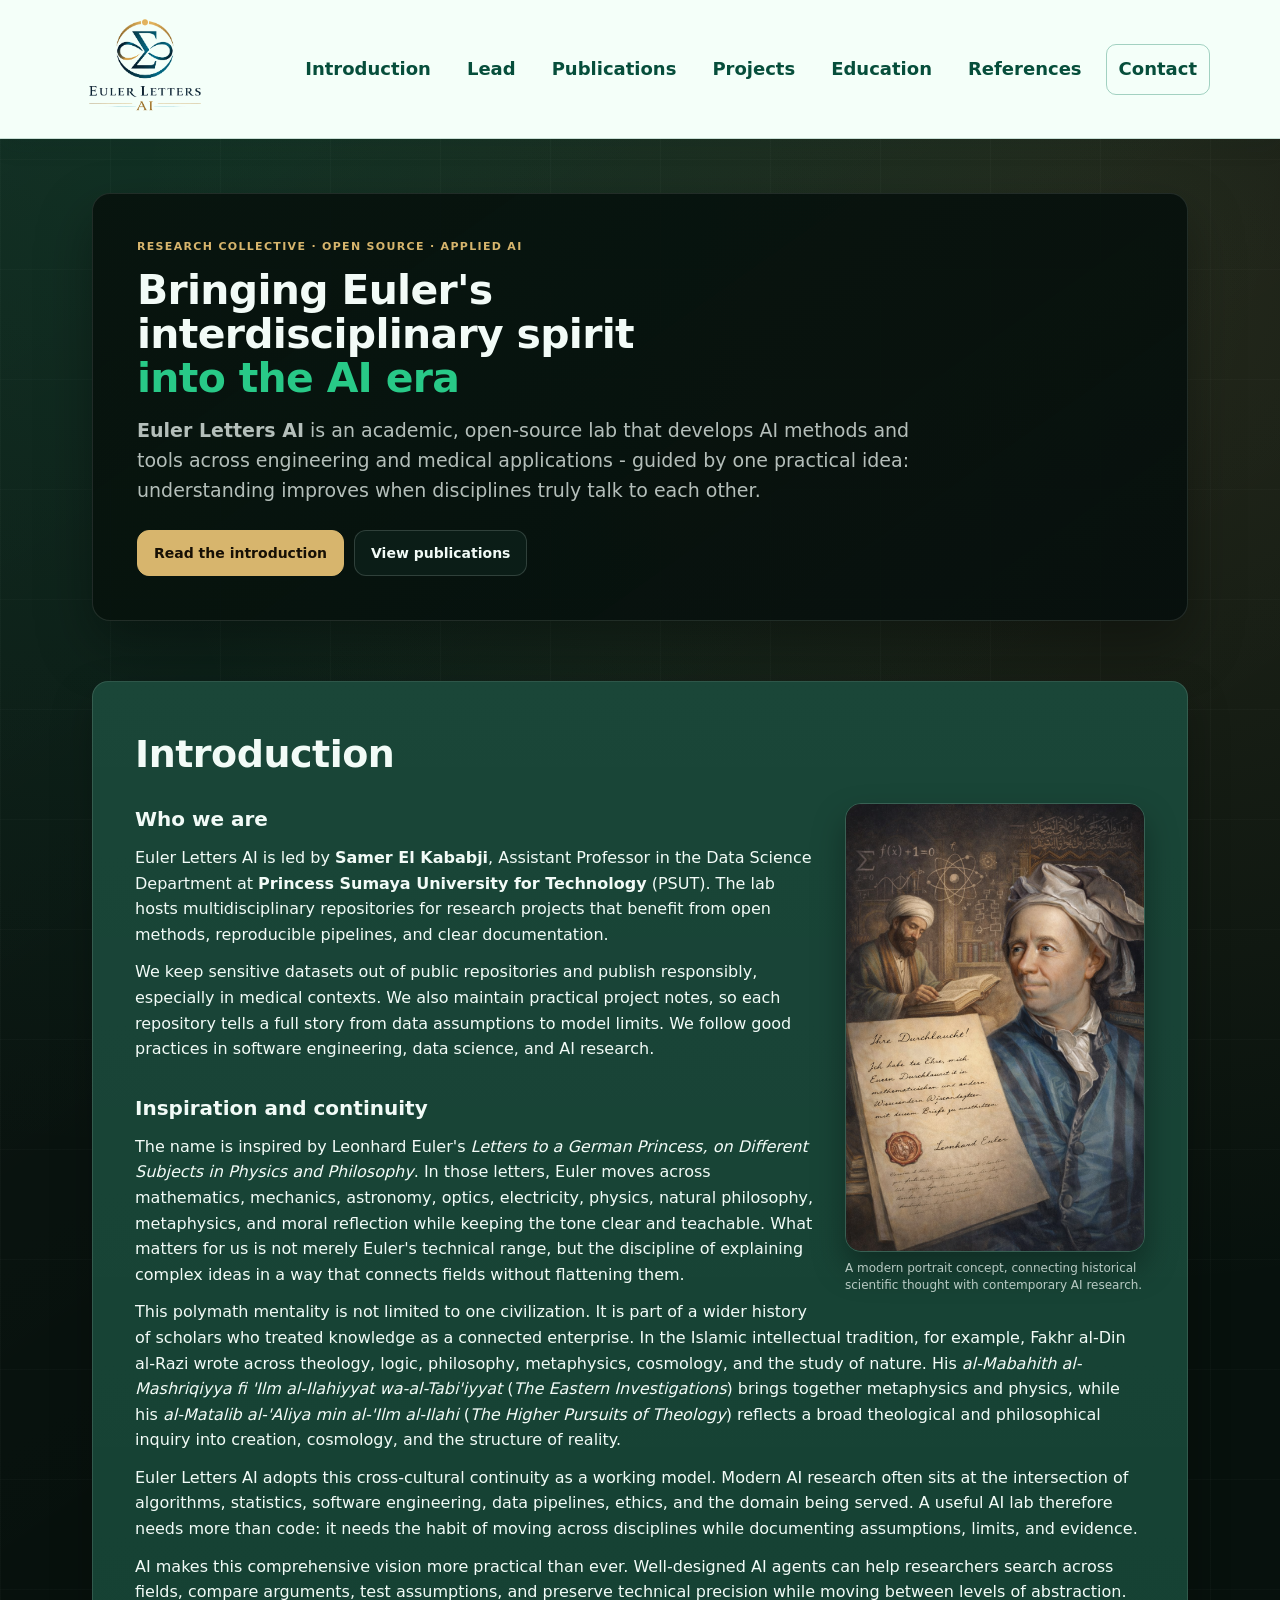
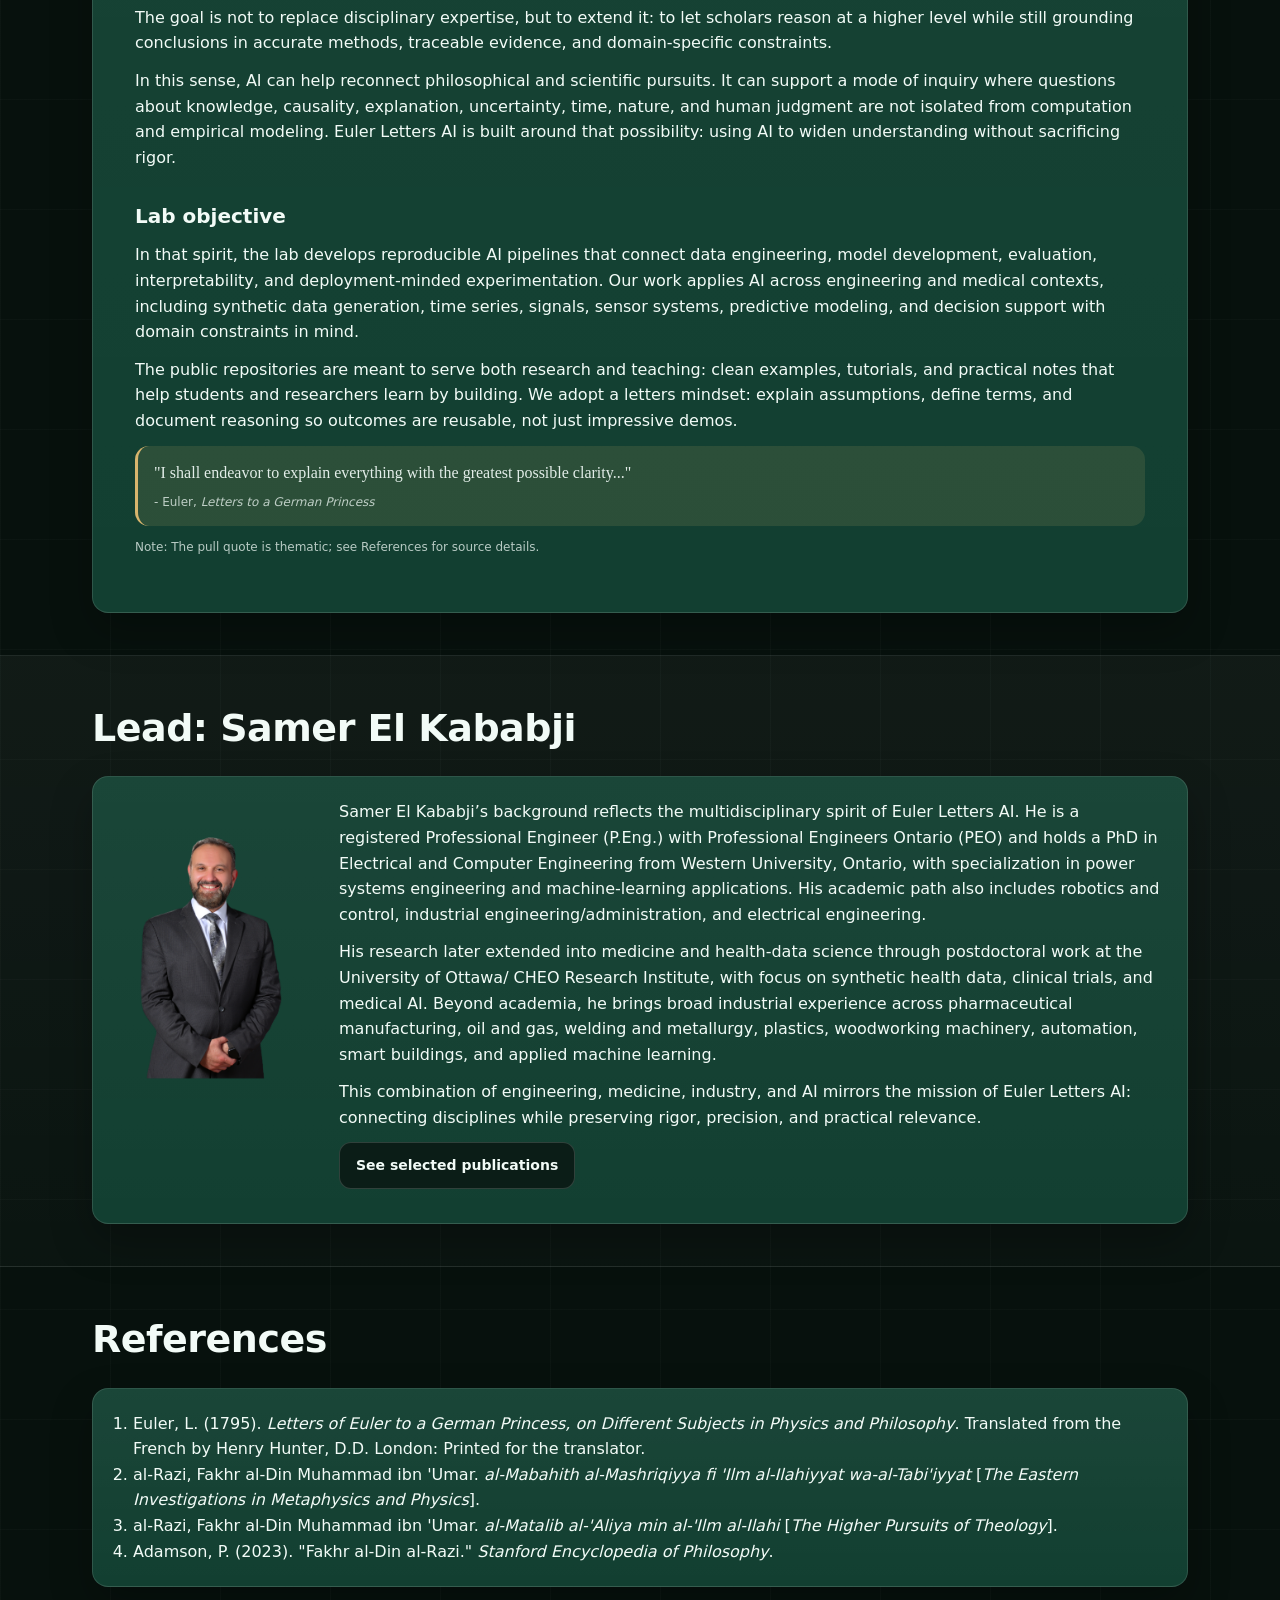
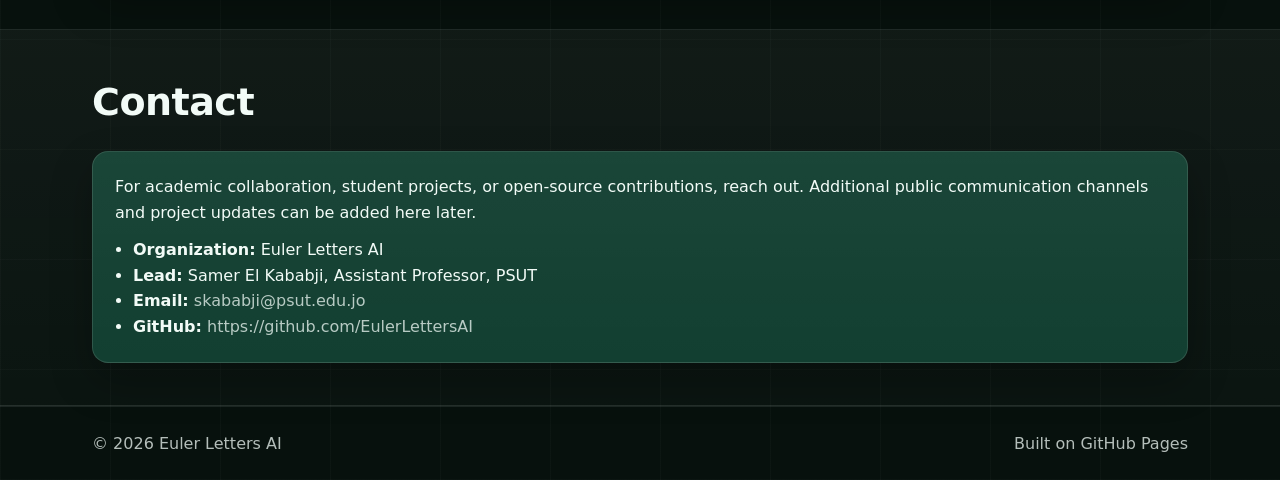
==== index.html @ 370b4638 "Add Education link to navigation in index, projects, and publications pages" ====
<!doctype html>
<html lang="en">

<head>
    <meta charset="utf-8" />
    <meta name="viewport" content="width=device-width, initial-scale=1" />
    <title>Euler Letters AI</title>
    <meta name="description"
        content="Euler Letters AI - an open, multidisciplinary academic AI initiative inspired by the spirit of Leonhard Euler's Letters to a German Princess." />
    <link rel="stylesheet" href="styles.css" />
    <link rel="icon" href="assets/logo_transparent.png" />
</head>

<body>
    <header class="site-header">
        <div class="container header-inner">
            <a class="brand" href="#top" aria-label="Euler Letters AI Home">
                <img class="brand-mark" src="assets/logo_header.png" alt="Euler Letters AI logo" />
            </a>

            <nav class="nav" id="main-nav">
                <a href="#introduction">Introduction</a>
                <a href="#lead-profile">Lead</a>
                <a href="publications.html">Publications</a>
                <a href="projects.html">Projects</a>
                <a href="https://eulerlettersai.github.io/math-to-code/">Education</a>
                <a href="#references">References</a>
                <a class="nav-cta" href="#contact">Contact</a>
            </nav>
            <button class="nav-toggle" id="nav-toggle" aria-label="Toggle navigation" aria-expanded="false" aria-controls="main-nav">
                <span></span><span></span><span></span>
            </button>
        </div>
    </header>

    <main id="top">
        <section class="hero">
            <div class="container">
                <div class="hero-shell">
                    <p class="eyebrow">Research collective · Open source · Applied AI</p>
                    <h1>
                        Bringing Euler's interdisciplinary spirit
                        <span class="accent">into the AI era</span>
                    </h1>
                    <p class="lead">
                        <strong>Euler Letters AI</strong> is an academic, open-source lab that develops AI methods and
                        tools
                        across engineering and medical applications - guided by one practical idea: understanding
                        improves when
                        disciplines truly talk to each other.
                    </p>
                    <div class="hero-actions">
                        <a class="button primary" href="#introduction">Read the introduction</a>
                        <a class="button ghost" href="publications.html">View publications</a>
                    </div>
                </div>
            </div>
        </section>

        <section id="introduction" class="section">
            <div class="container">
                <article class="intro-card">
                    <div class="intro-copy">
                        <h2>Introduction</h2>
                        <figure class="float-image">
                            <img src="assets/euler-portrait.png" alt="Euler portrait themed artwork" />
                            <figcaption>
                                A modern portrait concept, connecting historical scientific thought with contemporary
                                AI research.
                            </figcaption>
                        </figure>

                        <h3>Who we are</h3>
                        <p>
                            Euler Letters AI is led by <strong>Samer El Kababji</strong>, Assistant Professor in the
                            Data Science Department at <strong>Princess Sumaya University for Technology</strong>
                            (PSUT).
                            The lab hosts multidisciplinary repositories for research projects that benefit from open
                            methods,
                            reproducible pipelines, and clear documentation.
                        </p>
                        <p>
                            We keep sensitive datasets out of public repositories and publish responsibly, especially in
                            medical contexts. We also maintain practical project notes, so each repository tells a full
                            story
                            from data assumptions to model limits. We follow good practices in software engineering,
                            data science,
                            and AI research.
                        </p>

                        <h3>Inspiration and continuity</h3>
                        <p>
                            The name is inspired by Leonhard Euler's <em>Letters to a German Princess, on Different
                                Subjects in
                                Physics and Philosophy</em>. In those letters, Euler moves across mathematics,
                            mechanics, astronomy,
                            optics, electricity, physics, natural philosophy, metaphysics, and moral reflection while
                            keeping the
                            tone clear and teachable. What matters for us is not merely Euler's technical range, but the
                            discipline
                            of explaining complex ideas in a way that connects fields without flattening them.
                        </p>
                        <p>
                            This polymath mentality is not limited to one civilization. It is part of a wider history of
                            scholars
                            who treated knowledge as a connected enterprise. In the Islamic intellectual tradition, for
                            example,
                            Fakhr al-Din al-Razi wrote across theology, logic, philosophy, metaphysics, cosmology, and
                            the study of
                            nature. His <em>al-Mabahith al-Mashriqiyya fi 'Ilm al-Ilahiyyat wa-al-Tabi'iyyat</em>
                            (<em>The Eastern Investigations</em>) brings together metaphysics and physics, while his
                            <em>al-Matalib al-'Aliya min al-'Ilm al-Ilahi</em> (<em>The Higher Pursuits of
                                Theology</em>) reflects
                            a broad theological and philosophical inquiry into creation, cosmology, and the structure of
                            reality.
                        </p>
                        <p>
                            Euler Letters AI adopts this cross-cultural continuity as a working model. Modern AI
                            research often sits
                            at the intersection of algorithms, statistics, software engineering, data pipelines, ethics,
                            and the
                            domain being served. A useful AI lab therefore needs more than code: it needs the habit of
                            moving across
                            disciplines while documenting assumptions, limits, and evidence.
                        </p>
                        <p>
                            AI makes this comprehensive vision more practical than ever. Well-designed AI agents can
                            help researchers
                            search across fields, compare arguments, test assumptions, and preserve technical precision
                            while moving
                            between levels of abstraction. The goal is not to replace disciplinary expertise, but to
                            extend it: to let
                            scholars reason at a higher level while still grounding conclusions in accurate methods,
                            traceable evidence,
                            and domain-specific constraints.
                        </p>
                        <p>
                            In this sense, AI can help reconnect philosophical and scientific pursuits. It can support a
                            mode of inquiry
                            where questions about knowledge, causality, explanation, uncertainty, time, nature, and
                            human judgment are
                            not isolated from computation and empirical modeling. Euler Letters AI is built around that
                            possibility: using
                            AI to widen understanding without sacrificing rigor.
                        </p>

                        <h3>Lab objective</h3>
                        <p>
                            In that spirit, the lab develops reproducible AI pipelines that connect data engineering,
                            model development, evaluation, interpretability, and deployment-minded experimentation.
                            Our work applies AI across engineering and medical contexts, including synthetic data
                            generation,
                            time series, signals, sensor systems, predictive modeling, and decision support with domain
                            constraints
                            in mind.
                        </p>
                        <p>
                            The public repositories are meant to serve both research and teaching: clean examples,
                            tutorials, and practical notes that help students and researchers learn by building. We
                            adopt a
                            letters mindset: explain assumptions, define terms, and document reasoning so outcomes are
                            reusable,
                            not just impressive demos.
                        </p>
                        <blockquote>
                            "I shall endeavor to explain everything with the greatest possible clarity..."
                            <span class="cite">- Euler, <em>Letters to a German Princess</em></span>
                        </blockquote>
                        <p class="muted tiny">
                            Note: The pull quote is thematic; see References for source details.
                        </p>
                    </div>
                </article>
            </div>
        </section>

        <section id="lead-profile" class="section alt">
            <div class="container">
                <h2>Lead: Samer El Kababji</h2>
                <div class="card lead-card">
                    <img src="assets/9008.png" alt="Samer El Kababji" class="lead-photo" />
                    <div>
                    <p>
                        Samer El Kababji’s background reflects the multidisciplinary spirit of Euler Letters AI. He is a
                        registered Professional Engineer (P.Eng.) with Professional Engineers Ontario (PEO) and holds a
                        PhD in Electrical and Computer Engineering from Western University, Ontario, with specialization
                        in power systems engineering and machine-learning applications. His academic path also includes
                        robotics and control, industrial engineering/administration, and electrical engineering.
                    </p>
                    <p>
                        His research later extended into medicine and health-data science through postdoctoral work at
                        the University of Ottawa/ CHEO Research Institute, with focus on synthetic health data,
                        clinical trials, and medical AI. Beyond academia, he brings broad industrial experience across
                        pharmaceutical manufacturing, oil and gas, welding and metallurgy, plastics, woodworking
                        machinery, automation, smart buildings, and applied machine learning.
                    </p>
                    <p>
                        This combination of engineering, medicine, industry, and AI mirrors the mission of Euler Letters
                        AI: connecting disciplines while preserving rigor, precision, and practical relevance.
                    </p>
                    <p>
                        <a class="button ghost" href="publications.html">See selected publications</a>
                    </p>
                </div>
            </div>
        </section>

        <section id="references" class="section">
            <div class="container">
                <h2>References</h2>
                <div class="card">
                    <ol class="refs">
                        <li>
                            Euler, L. (1795). <em>Letters of Euler to a German Princess, on Different Subjects in
                                Physics and
                                Philosophy</em>. Translated from the French by Henry Hunter, D.D. London: Printed for
                            the translator.
                        </li>
                        <li>
                            al-Razi, Fakhr al-Din Muhammad ibn 'Umar. <em>al-Mabahith al-Mashriqiyya fi 'Ilm
                                al-Ilahiyyat
                                wa-al-Tabi'iyyat</em> [<em>The Eastern Investigations in Metaphysics and Physics</em>].
                        </li>
                        <li>
                            al-Razi, Fakhr al-Din Muhammad ibn 'Umar. <em>al-Matalib al-'Aliya min al-'Ilm al-Ilahi</em>
                            [<em>The Higher Pursuits of Theology</em>].
                        </li>
                        <li>
                            Adamson, P. (2023). "Fakhr al-Din al-Razi." <em>Stanford Encyclopedia of Philosophy</em>.
                        </li>
                    </ol>
                </div>
            </div>
        </section>

        <section id="contact" class="section alt">
            <div class="container">
                <h2>Contact</h2>
                <div class="card">
                    <p>
                        For academic collaboration, student projects, or open-source contributions, reach out.
                        Additional public communication channels and project updates can be added here later.
                    </p>
                    <ul class="contact">
                        <li><strong>Organization:</strong> Euler Letters AI</li>
                        <li><strong>Lead:</strong> Samer El Kababji, Assistant Professor, PSUT</li>
                        <li><strong>Email:</strong> <span class="muted">skababji@psut.edu.jo</span></li>
                        <li><strong>GitHub:</strong> <span class="muted">https://github.com/EulerLettersAI</span></li>
                    </ul>
                </div>
            </div>
        </section>
    </main>

    <footer class="site-footer">
        <div class="container footer-inner">
            <div class="muted">© <span id="year"></span> Euler Letters AI</div>
            <div class="muted">Built on GitHub Pages</div>
        </div>
    </footer>

    <script>
        document.getElementById("year").textContent = new Date().getFullYear();
        const toggle = document.getElementById('nav-toggle');
        const nav = document.getElementById('main-nav');
        toggle.addEventListener('click', () => {
            const open = nav.classList.toggle('open');
            toggle.setAttribute('aria-expanded', open);
        });
        nav.querySelectorAll('a').forEach(a => a.addEventListener('click', () => {
            nav.classList.remove('open');
            toggle.setAttribute('aria-expanded', 'false');
        }));
    </script>
</body>

</html>
---- styles.css ----
:root {
  /* Main dark royal-emerald theme */
  --bg: #07110d;
  --bg-deep: #030907;
  --surface: #0f3d2f;
  --surface-strong: #145943;
  --surface-soft: #0b1d17;
  --card: #123f31;

  /* Text */
  --ink: #f2fbf7;
  --ink-dark: #04251c;
  --muted: rgba(242, 251, 247, 0.74);
  --muted-strong: rgba(242, 251, 247, 0.88);

  /* Lines and accents */
  --line: rgba(242, 251, 247, 0.16);
  --line-soft: rgba(242, 251, 247, 0.09);
  --emerald: #0f8f62;
  --emerald-bright: #28c987;
  --emerald-soft: #d9f8e8;
  --gold: #d7b56d;
  --radius: 16px;
  --max: 1140px;
}

* {
  box-sizing: border-box;
}

html {
  scroll-behavior: smooth;
}

body {
  margin: 0;
  font-family: Inter, ui-sans-serif, system-ui, -apple-system, Segoe UI, Roboto, Arial, sans-serif;
  color: var(--ink);
  background:
    radial-gradient(circle at 12% 0%, rgba(40, 201, 135, 0.16), transparent 30%),
    radial-gradient(circle at 88% 8%, rgba(215, 181, 109, 0.13), transparent 28%),
    linear-gradient(145deg, rgba(255, 255, 255, 0.035), transparent 36%),
    repeating-linear-gradient(90deg, rgba(242, 251, 247, 0.025) 0 1px, transparent 1px 110px),
    repeating-linear-gradient(0deg, rgba(242, 251, 247, 0.018) 0 1px, transparent 1px 110px),
    var(--bg);
  line-height: 1.6;
}

::selection {
  background: #0f8f62;
  color: #ffffff;
}

::-moz-selection {
  background: #0f8f62;
  color: #ffffff;
}

.container {
  max-width: var(--max);
  margin: 0 auto;
  padding: 0 22px;
}

/* LIGHT HEADER */
.site-header,
header.site-header,
body > header {
  position: sticky;
  top: 0;
  z-index: 50;
  background: #f4fff9 !important;
  background-color: #f4fff9 !important;
  background-image: none !important;
  color: var(--ink-dark) !important;
  border-bottom: 1px solid rgba(4, 78, 59, 0.18);
  box-shadow: 0 8px 22px rgba(2, 44, 34, 0.08);
  backdrop-filter: none !important;
  -webkit-backdrop-filter: none !important;
}

.header-inner,
.site-header .container,
.site-header .header-inner,
.site-header .nav,
header .container,
header nav {
  background: transparent !important;
  background-color: transparent !important;
  background-image: none !important;
}

.header-inner {
  display: flex;
  align-items: center;
  justify-content: space-between;
  padding: 10px 0;
  gap: 24px;
}

.brand {
  display: flex;
  align-items: center;
  text-decoration: none;
  color: var(--ink-dark);
  min-width: 150px;
}

.brand-mark {
  width: 150px;
  height: auto;
  object-fit: contain;
  display: block;
}

.nav {
  display: flex;
  align-items: center;
  gap: 12px;
  flex-wrap: wrap;
  justify-content: flex-end;
}

.nav a,
.site-header .nav a,
header nav a {
  text-decoration: none;
  color: #064e3b !important;
  background: transparent !important;
  font-size: 18px;
  padding: 10px 12px;
  border-radius: 10px;
  font-weight: 700;
  transition: background-color 0.18s ease, color 0.18s ease, border-color 0.18s ease;
}

.nav a:hover,
.nav a:focus-visible,
.nav a.active,
.nav a[aria-current="page"],
.site-header .nav a:hover,
.site-header .nav a:focus-visible,
.site-header .nav a.active,
.site-header .nav a[aria-current="page"] {
  background: #d9f8e8 !important;
  color: #022c22 !important;
  outline: none;
}

.nav-cta,
.site-header .nav-cta,
header .nav-cta {
  border: 1px solid rgba(4, 120, 87, 0.34) !important;
  background: #ccf4df !important;
  color: #064e3b !important;
}

.nav-cta:hover,
.nav-cta:focus-visible,
.site-header .nav-cta:hover,
.site-header .nav-cta:focus-visible {
  background: #047857 !important;
  color: #ffffff !important;
  border-color: #047857 !important;
}

.hero {
  padding: 54px 0 18px;
}

.hero-shell {
  background:
    linear-gradient(145deg, rgba(8, 20, 15, 0.98), rgba(6, 15, 12, 0.94)),
    linear-gradient(90deg, rgba(40, 201, 135, 0.09), rgba(215, 181, 109, 0.09));
  border: 1px solid rgba(242, 251, 247, 0.11);
  border-radius: calc(var(--radius) + 2px);
  padding: clamp(24px, 4.2vw, 44px);
  box-shadow: 0 24px 54px rgba(0, 0, 0, 0.34);
}

.eyebrow {
  margin: 0 0 12px;
  color: var(--gold);
  letter-spacing: 0.12em;
  text-transform: uppercase;
  font-size: 11px;
  font-weight: 800;
}

h1 {
  margin: 0 0 14px;
  font-size: clamp(28px, 3.2vw, 42px);
  line-height: 1.08;
  letter-spacing: -0.7px;
  max-width: 18ch;
}

.accent {
  color: var(--emerald-bright);
}

.lead {
  margin: 0;
  color: var(--muted);
  font-size: clamp(16px, 1.7vw, 19px);
  max-width: 68ch;
}

.hero-actions {
  display: flex;
  gap: 10px;
  flex-wrap: wrap;
  margin: 24px 0 0;
}

.button {
  display: inline-flex;
  align-items: center;
  justify-content: center;
  text-decoration: none;
  padding: 11px 16px;
  border-radius: 12px;
  border: 1px solid var(--line);
  color: var(--ink);
  background: var(--surface-soft);
  font-weight: 650;
  font-size: 14px;
}

.button.primary {
  background: var(--gold);
  border-color: var(--gold);
  color: #171005;
}

.button.primary:hover {
  filter: brightness(1.04);
}

.button.ghost:hover {
  background: rgba(242, 251, 247, 0.08);
}

.section {
  padding: 42px 0;
}

.section.alt {
  background: linear-gradient(180deg, rgba(242, 251, 247, 0.045), rgba(242, 251, 247, 0.015));
  border-top: 1px solid var(--line-soft);
  border-bottom: 1px solid var(--line-soft);
}

h2 {
  margin: 0 0 18px;
  font-size: clamp(28px, 3.2vw, 38px);
  letter-spacing: -0.5px;
}

h3 {
  margin: 0 0 10px;
  font-size: 20px;
}

p {
  margin: 0 0 12px;
}

.card,
.intro-card {
  background:
    linear-gradient(180deg, rgba(255, 255, 255, 0.035), transparent),
    var(--card);
  border: 1px solid rgba(242, 251, 247, 0.12);
  border-radius: var(--radius);
  box-shadow: 0 18px 42px rgba(0, 0, 0, 0.25);
}

.card {
  padding: 22px;
}

.intro-card {
  max-width: var(--max);
  margin: 0 auto;
}

.intro-copy {
  padding: clamp(24px, 4vw, 42px);
}

.intro-copy h3 {
  margin-top: 30px;
}

.intro-copy h2 + .float-image + h3 {
  margin-top: 0;
}

.checklist {
  margin: 0;
  padding-left: 18px;
}

.checklist li {
  margin: 8px 0;
}

.muted {
  color: var(--muted);
}

.tiny {
  font-size: 12px;
}

blockquote {
  margin: 12px 0;
  padding: 14px 16px;
  border-left: 3px solid var(--gold);
  background: rgba(215, 181, 109, 0.13);
  border-radius: 14px;
  color: rgba(242, 251, 247, 0.92);
  font-family: ui-serif, Georgia, Cambria, "Times New Roman", Times, serif;
}

blockquote .cite {
  display: block;
  margin-top: 8px;
  font-family: Inter, ui-sans-serif, system-ui, -apple-system, Segoe UI, Roboto, Arial, sans-serif;
  color: var(--muted);
  font-size: 12px;
}

.refs {
  margin: 0;
  padding-left: 18px;
}

.contact {
  margin: 10px 0 0;
  padding-left: 18px;
}

.float-image {
  float: right;
  margin: 0 0 18px 28px;
  max-width: 300px;
  width: 36%;
}

.float-image img {
  width: 100%;
  height: auto;
  border-radius: var(--radius);
  border: 1px solid rgba(242, 251, 247, 0.15);
  display: block;
  box-shadow: 0 16px 32px rgba(0, 0, 0, 0.34);
}

.float-image figcaption {
  margin-top: 8px;
  color: var(--muted);
  font-size: 12px;
  line-height: 1.4;
}

/* HAMBURGER BUTTON */
.nav-toggle {
  display: none;
  flex-direction: column;
  justify-content: center;
  gap: 5px;
  background: none;
  border: none;
  cursor: pointer;
  padding: 8px;
  border-radius: 8px;
  flex-shrink: 0;
}

.nav-toggle span {
  display: block;
  width: 22px;
  height: 2px;
  background: #064e3b;
  border-radius: 2px;
  transition: transform 0.25s ease, opacity 0.2s ease;
}

.nav-toggle[aria-expanded="true"] span:nth-child(1) {
  transform: translateY(7px) rotate(45deg);
}

.nav-toggle[aria-expanded="true"] span:nth-child(2) {
  opacity: 0;
  transform: scaleX(0);
}

.nav-toggle[aria-expanded="true"] span:nth-child(3) {
  transform: translateY(-7px) rotate(-45deg);
}

.lead-card {
  display: flex;
  gap: 1.5rem;
  align-items: flex-start;
}

.lead-photo {
  width: 200px;
  height: 280px;
  object-fit: cover;
  border-radius: 10px;
  flex-shrink: 0;
}

.site-footer {
  border-top: 1px solid var(--line-soft);
  padding: 24px 0;
}

.footer-inner {
  display: flex;
  justify-content: space-between;
  gap: 12px;
  flex-wrap: wrap;
}

@media (max-width: 860px) {
  .header-inner {
    flex-direction: row;
    align-items: center;
    flex-wrap: wrap;
  }

  .brand-mark {
    width: min(150px, 52vw);
  }

  .nav-toggle {
    display: flex;
  }

  .nav {
    display: none;
    width: 100%;
    flex-direction: column;
    align-items: flex-start;
    gap: 2px;
    padding: 6px 0 12px;
    order: 3;
    justify-content: flex-start;
  }

  .nav.open {
    display: flex;
  }

  .nav a {
    font-size: 16px;
    width: 100%;
    padding: 10px 10px;
  }

  .float-image {
    float: none;
    margin: 0 auto 16px;
    max-width: 100%;
    width: 100%;
  }

  .lead-card {
    flex-direction: column;
    align-items: center;
  }

  .lead-photo {
    width: 100%;
    max-width: 260px;
    height: auto;
  }
}
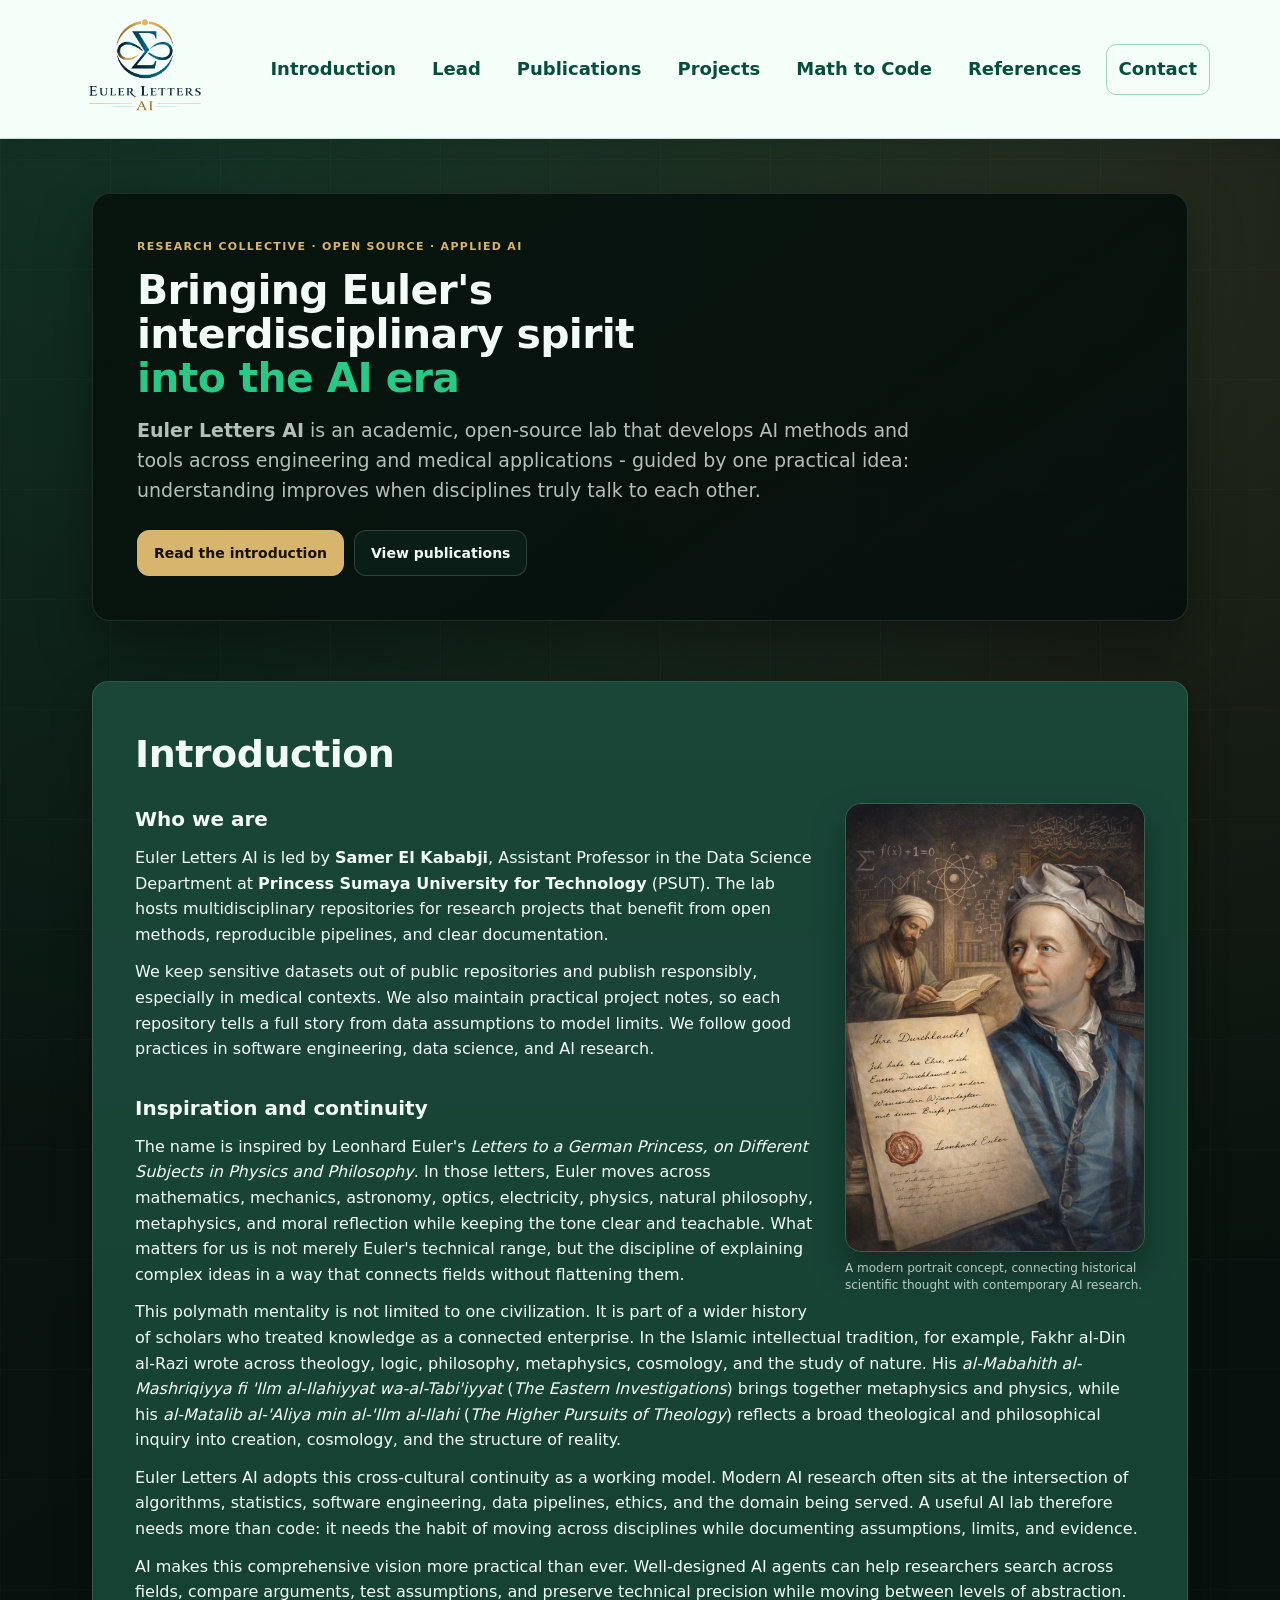
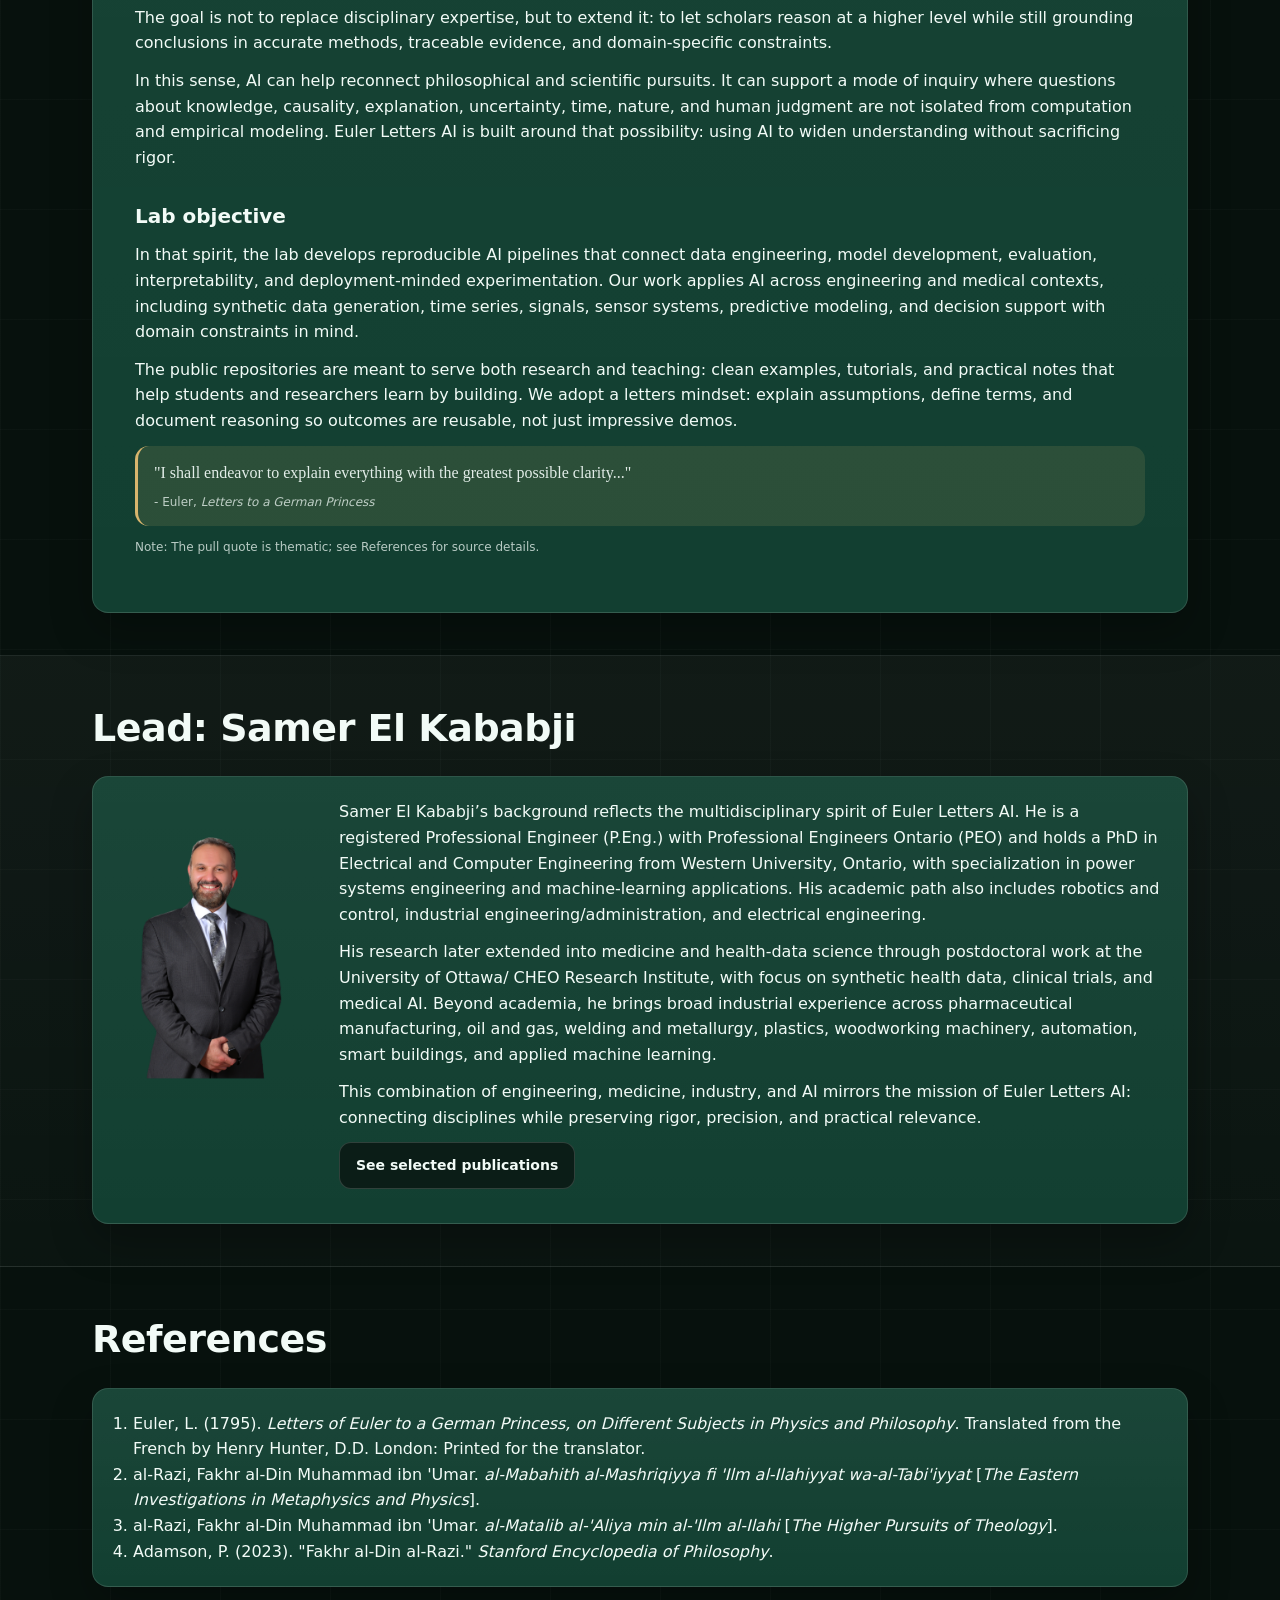
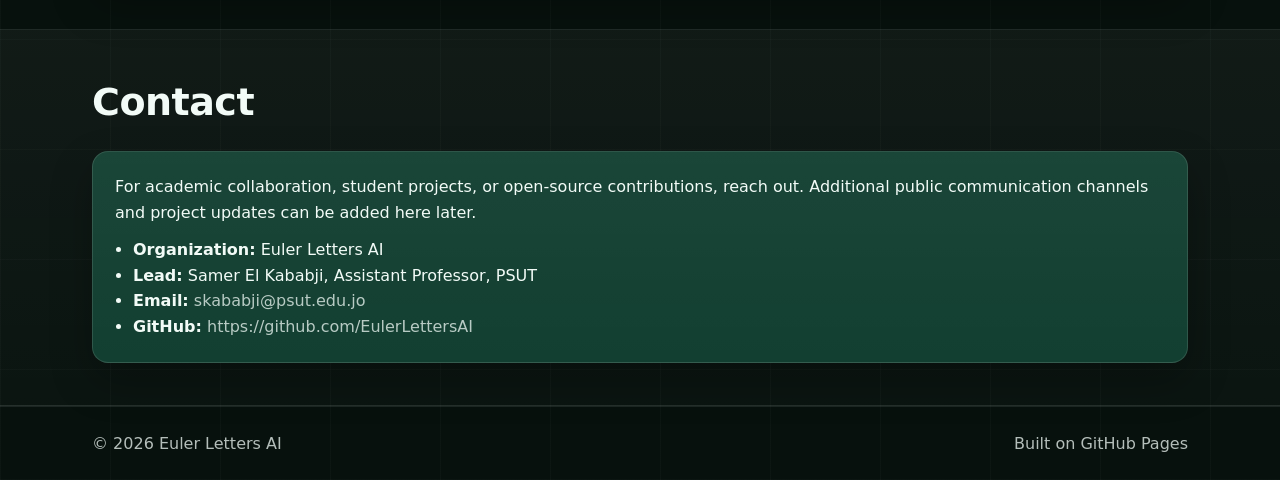
==== commit ffa290b3: "Update navigation links to replace "Education" with "Math to Code"" ====
--- a/index.html
+++ b/index.html
@@ -23,7 +23,7 @@
                 <a href="#lead-profile">Lead</a>
                 <a href="publications.html">Publications</a>
                 <a href="projects.html">Projects</a>
-                <a href="https://eulerlettersai.github.io/math-to-code/">Education</a>
+                <a href="https://eulerlettersai.github.io/math-to-code/">Math to Code</a>
                 <a href="#references">References</a>
                 <a class="nav-cta" href="#contact">Contact</a>
             </nav>
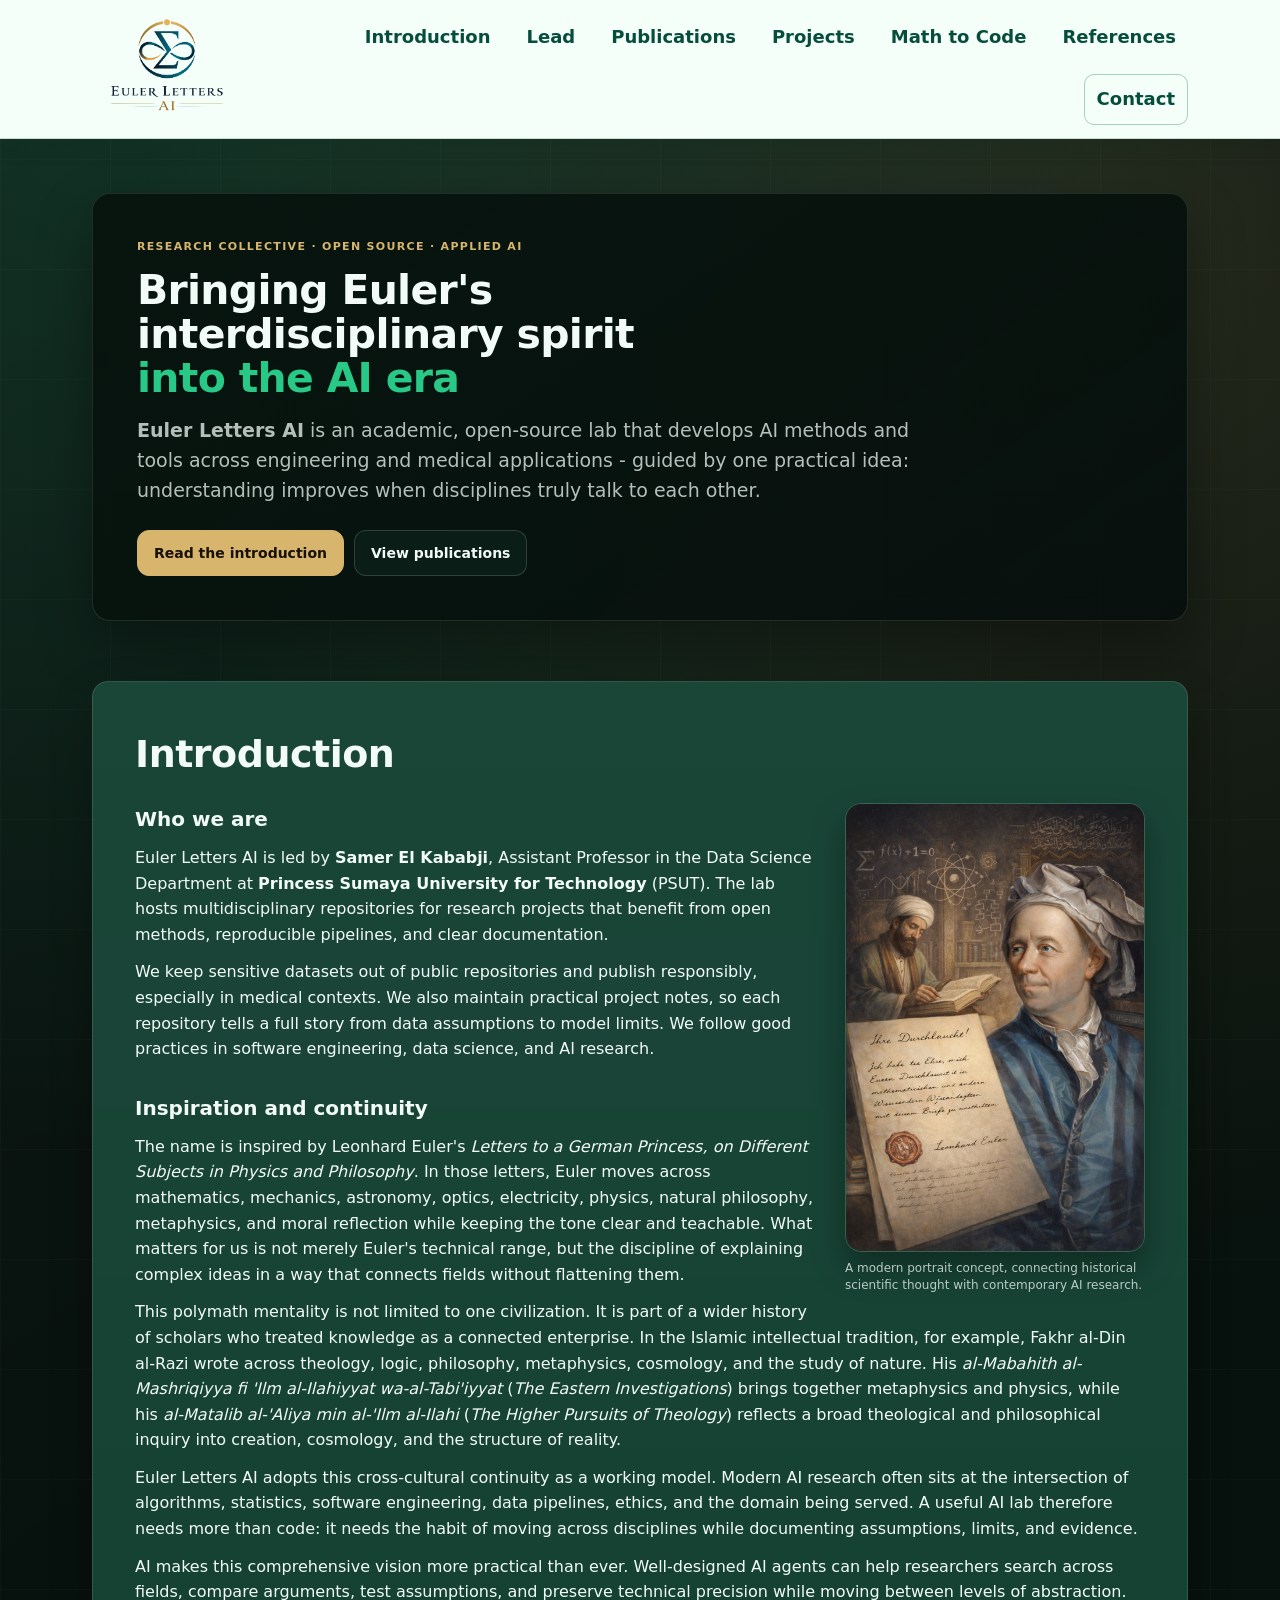
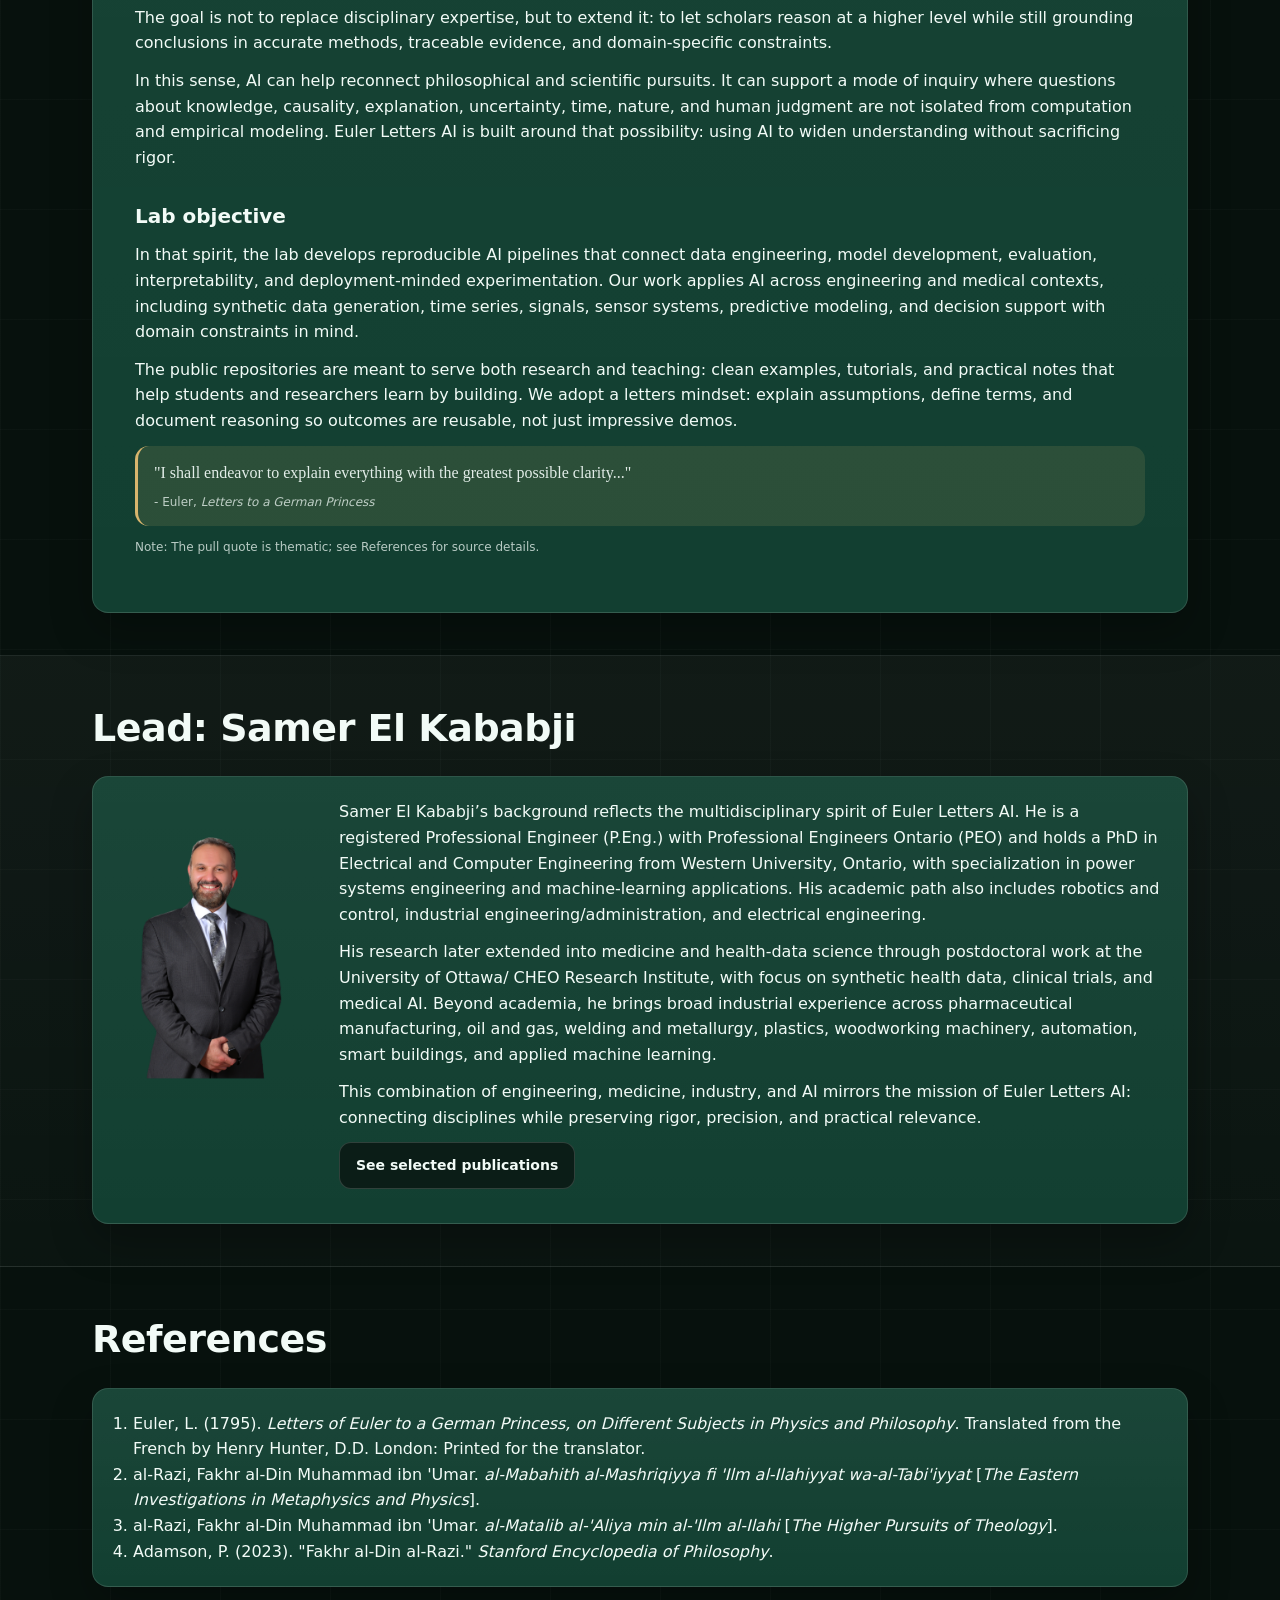
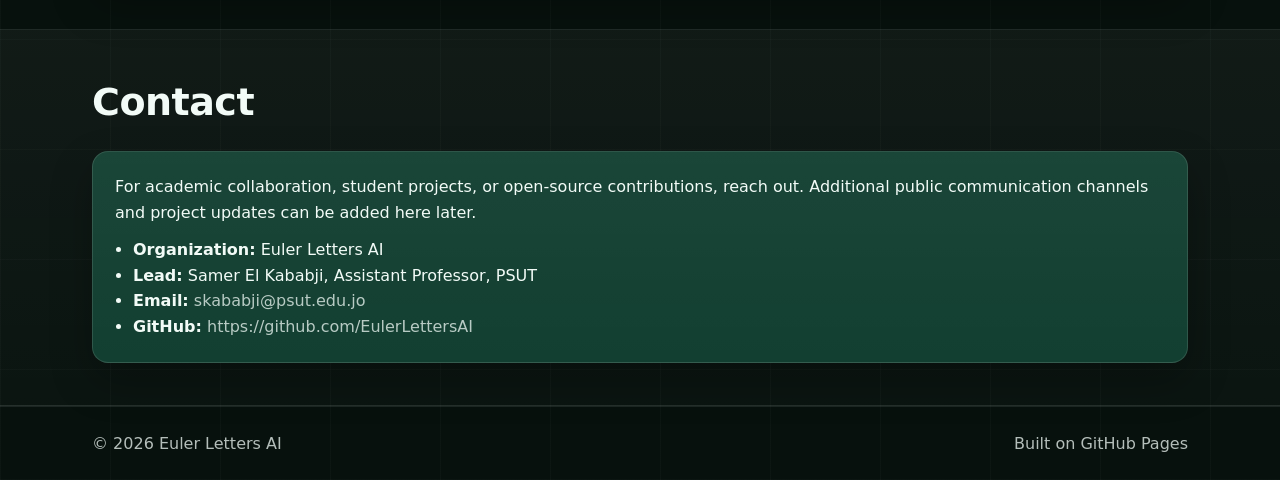
==== commit 66041219: "Update navigation links to open "Math to Code" in a new tab and adjust header padding" ====
--- a/index.html
+++ b/index.html
@@ -23,7 +23,7 @@
                 <a href="#lead-profile">Lead</a>
                 <a href="publications.html">Publications</a>
                 <a href="projects.html">Projects</a>
-                <a href="https://eulerlettersai.github.io/math-to-code/">Math to Code</a>
+                <a href="https://eulerlettersai.github.io/math-to-code/" target="_blank" rel="noopener noreferrer">Math to Code</a>
                 <a href="#references">References</a>
                 <a class="nav-cta" href="#contact">Contact</a>
             </nav>
--- a/styles.css
+++ b/styles.css
@@ -94,7 +94,8 @@
   display: flex;
   align-items: center;
   justify-content: space-between;
-  padding: 10px 0;
+  /* Keep header content on the same 22px gutter as every body container. */
+  padding: 10px 22px;
   gap: 24px;
 }
 
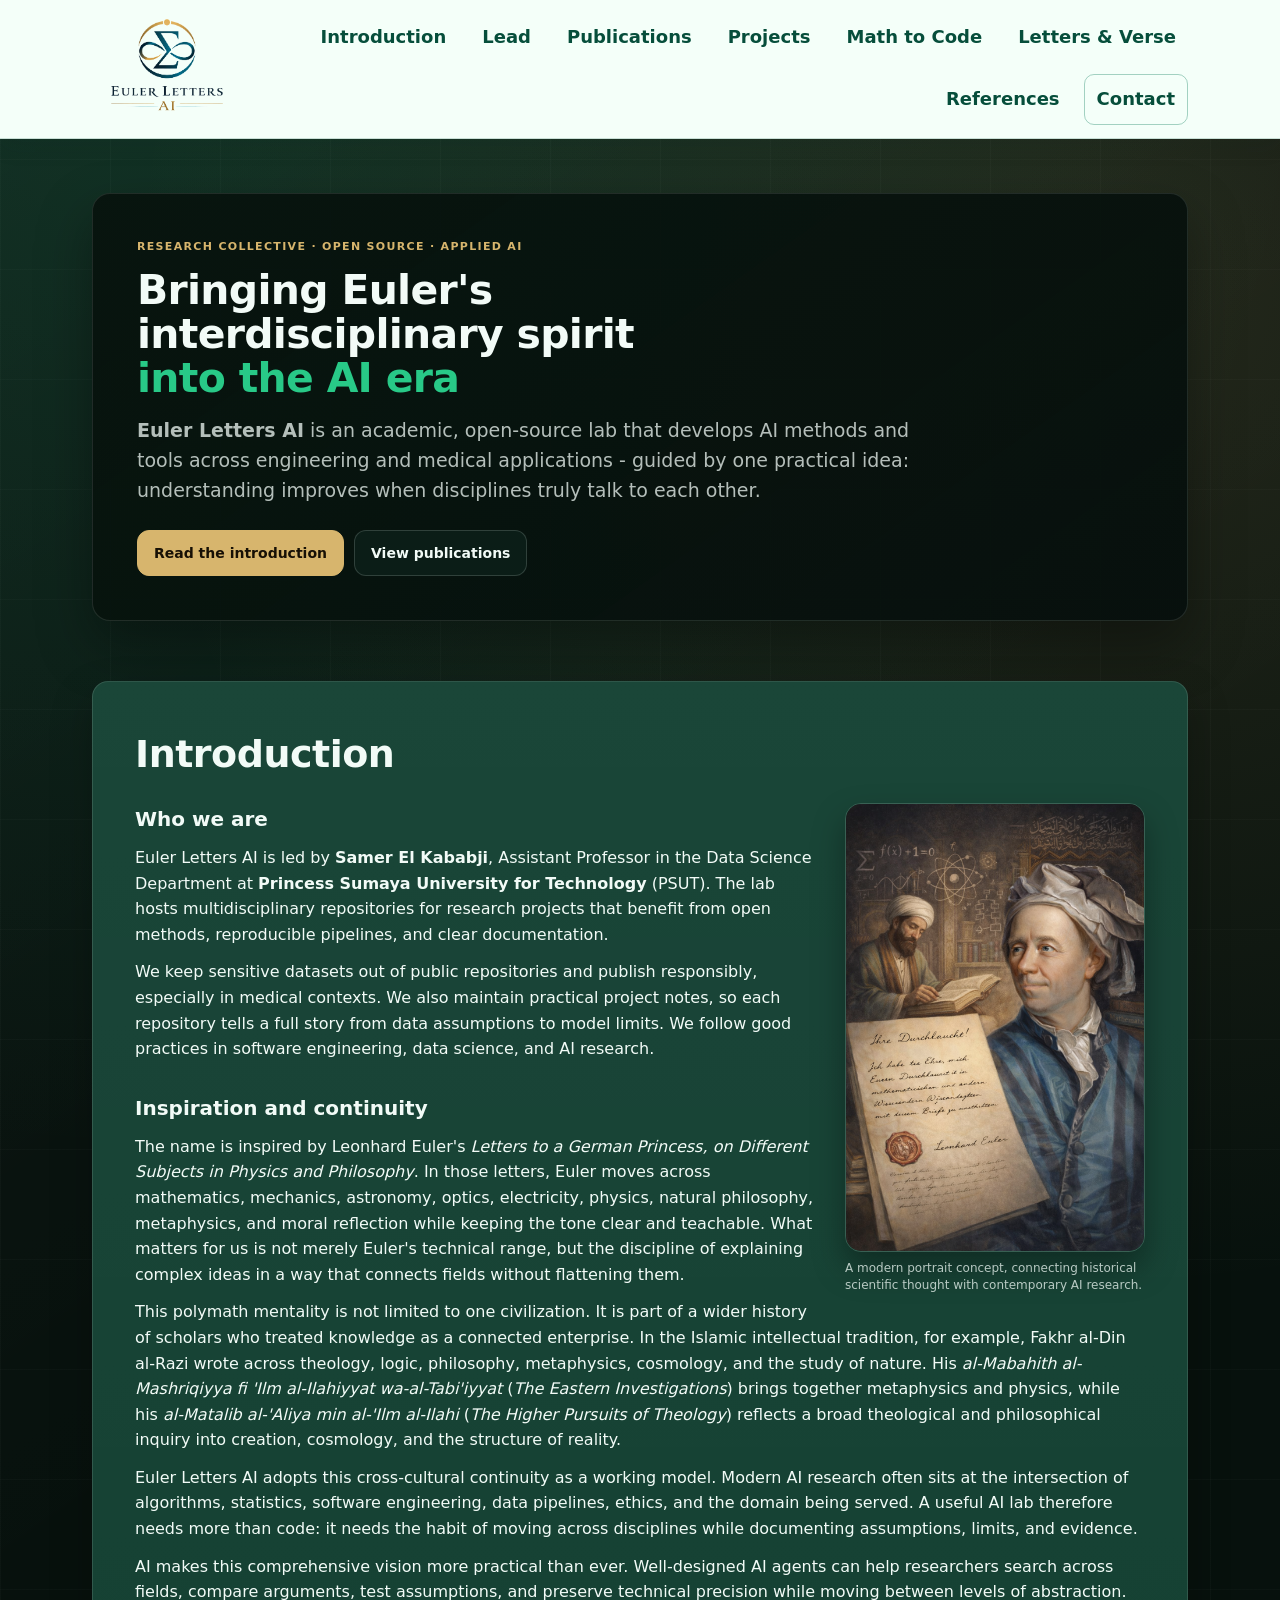
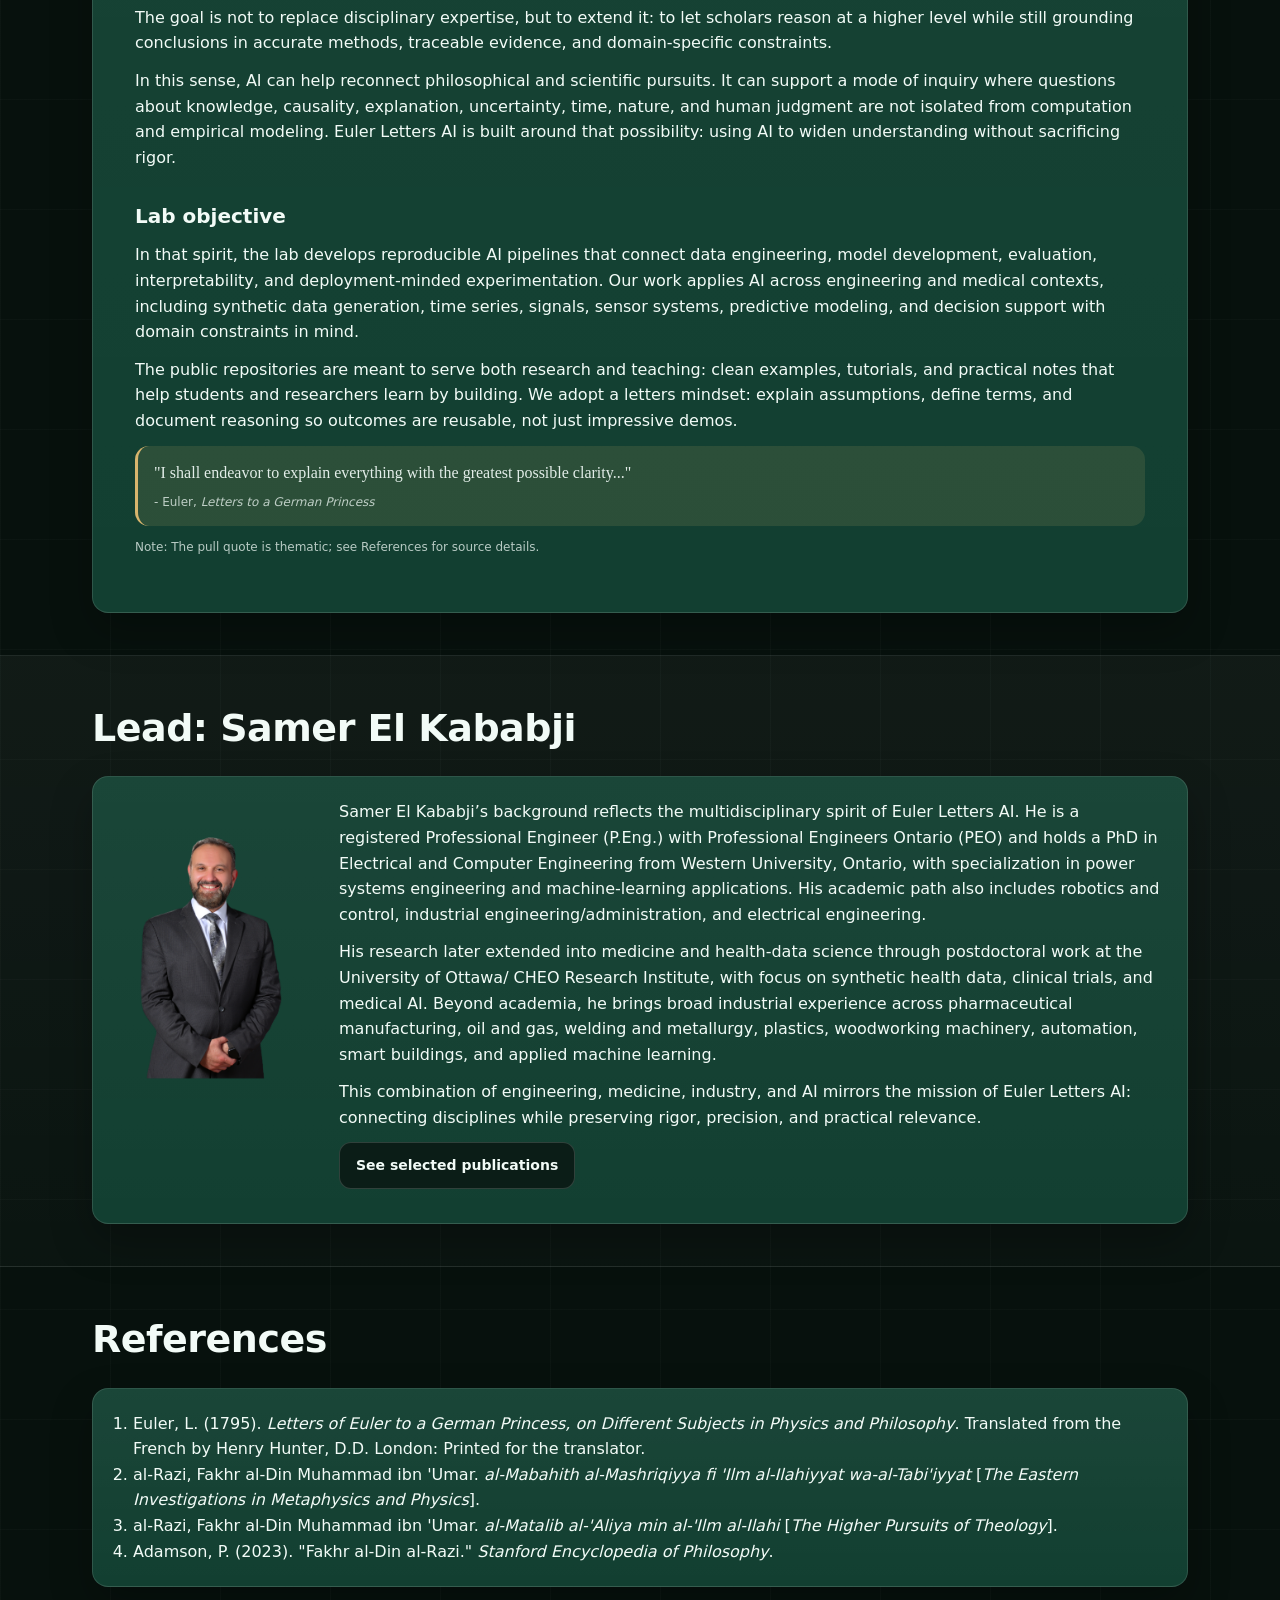
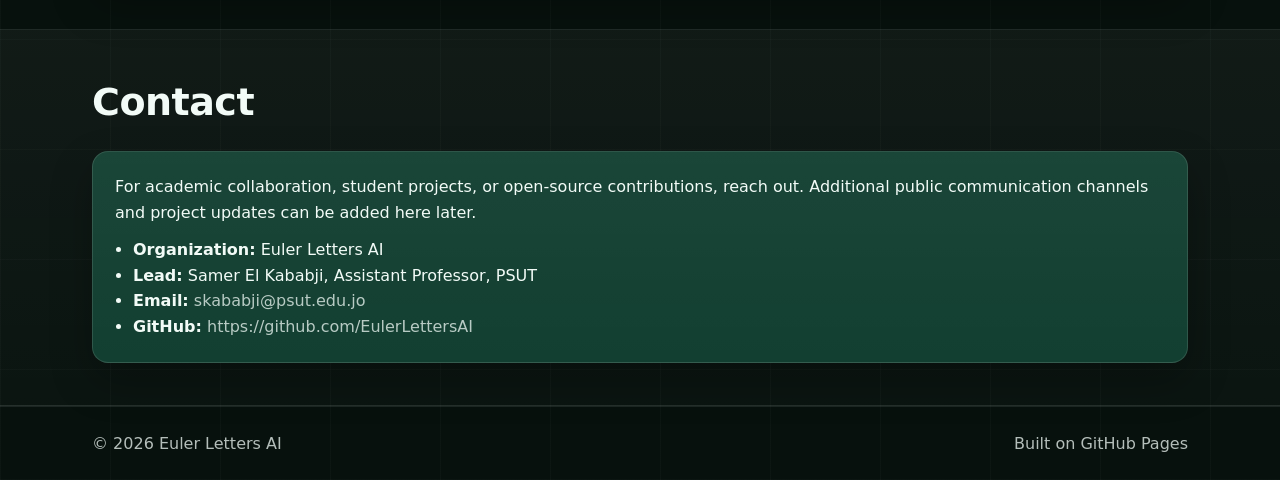
==== commit 12163540: "Add "Letters & Verse" link to navigation in index, projects, and publications pages" ====
--- a/index.html
+++ b/index.html
@@ -24,6 +24,7 @@
                 <a href="publications.html">Publications</a>
                 <a href="projects.html">Projects</a>
                 <a href="https://eulerlettersai.github.io/math-to-code/" target="_blank" rel="noopener noreferrer">Math to Code</a>
+                <a href="https://eulerlettersai.github.io/letters-and-verse/">Letters &amp; Verse</a>
                 <a href="#references">References</a>
                 <a class="nav-cta" href="#contact">Contact</a>
             </nav>
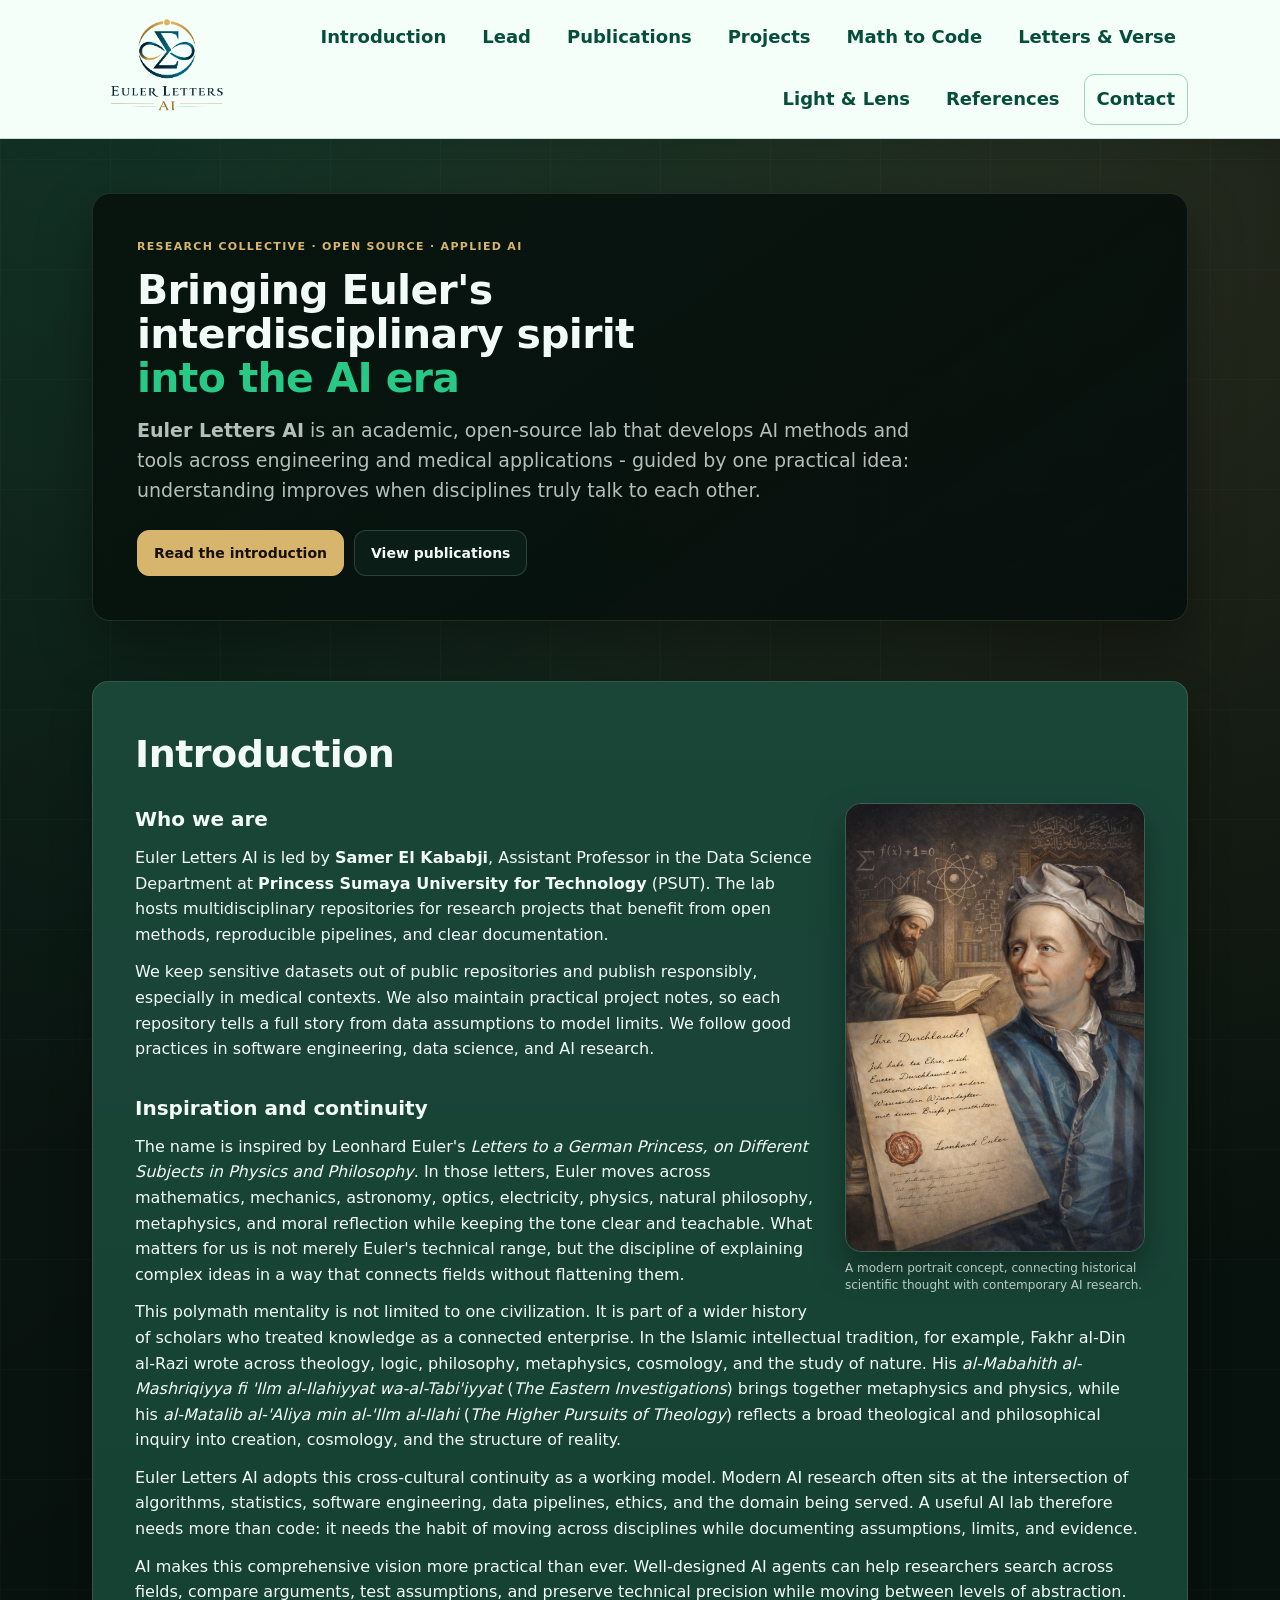
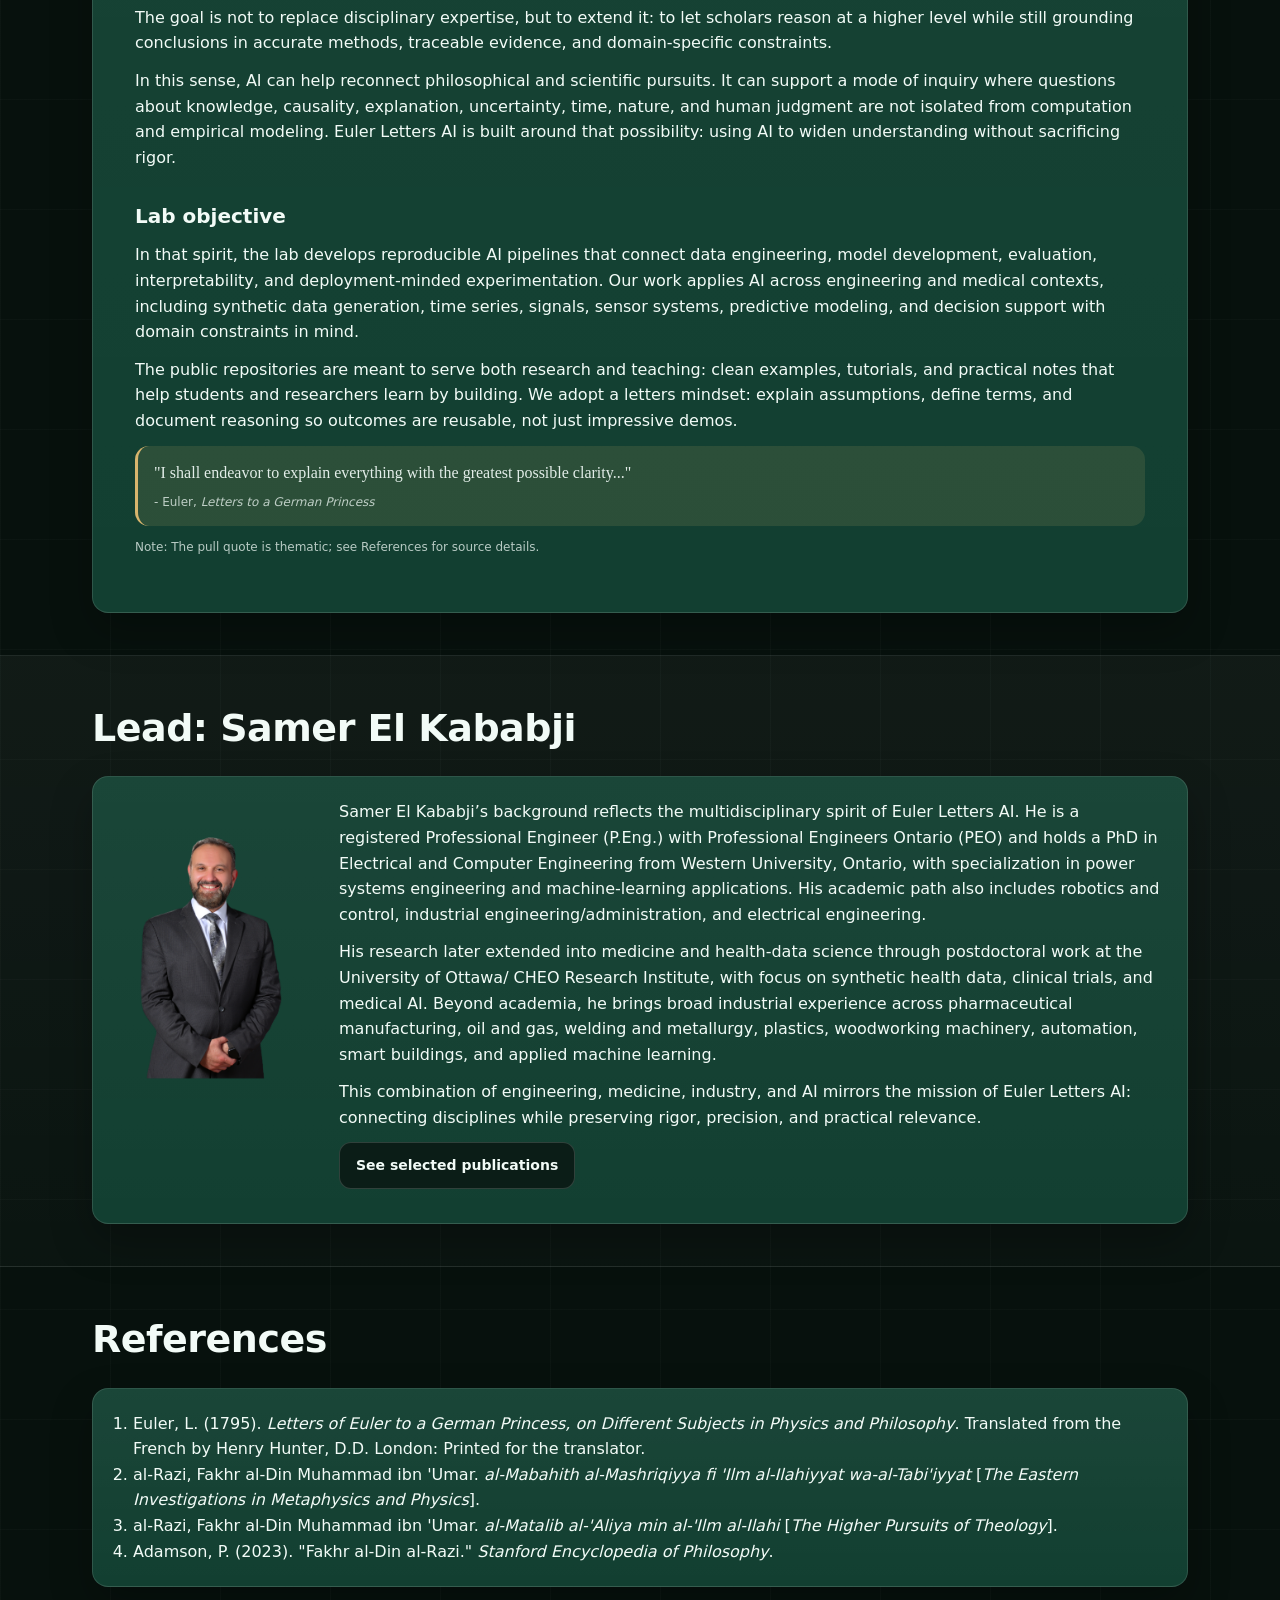
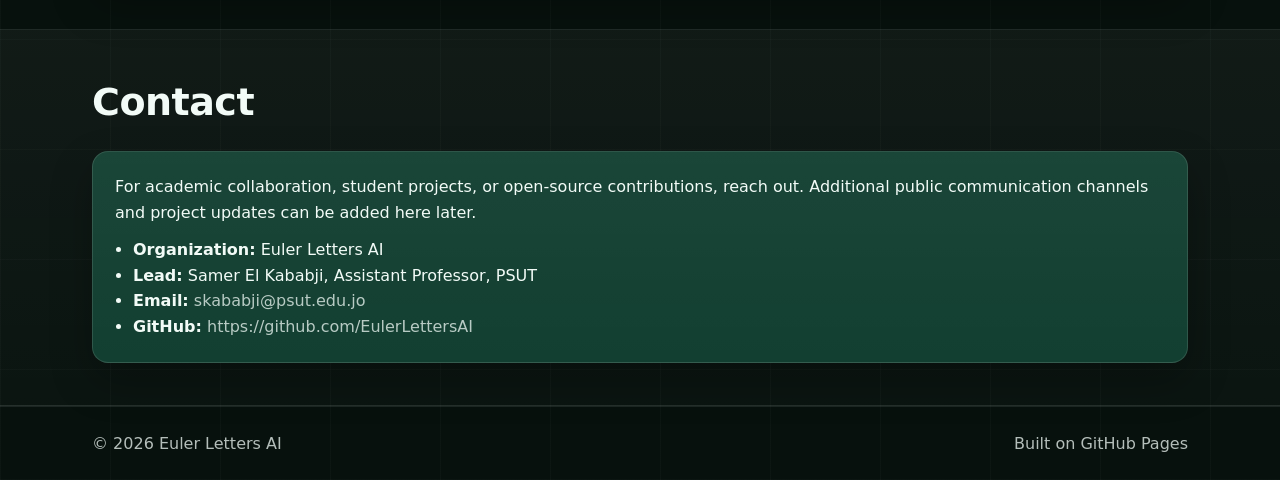
==== commit 7dbab455: "Add "Light & Lens" link to navigation in index, projects, and publications pages" ====
--- a/index.html
+++ b/index.html
@@ -24,7 +24,8 @@
                 <a href="publications.html">Publications</a>
                 <a href="projects.html">Projects</a>
                 <a href="https://eulerlettersai.github.io/math-to-code/" target="_blank" rel="noopener noreferrer">Math to Code</a>
-                <a href="https://eulerlettersai.github.io/letters-and-verse/">Letters &amp; Verse</a>
+                <a href="https://eulerlettersai.github.io/letters-and-verse/" target="_blank" rel="noopener noreferrer">Letters &amp; Verse</a>
+                <a href="https://eulerlettersai.github.io/light-and-lens/" target="_blank" rel="noopener noreferrer">Light &amp; Lens</a>
                 <a href="#references">References</a>
                 <a class="nav-cta" href="#contact">Contact</a>
             </nav>
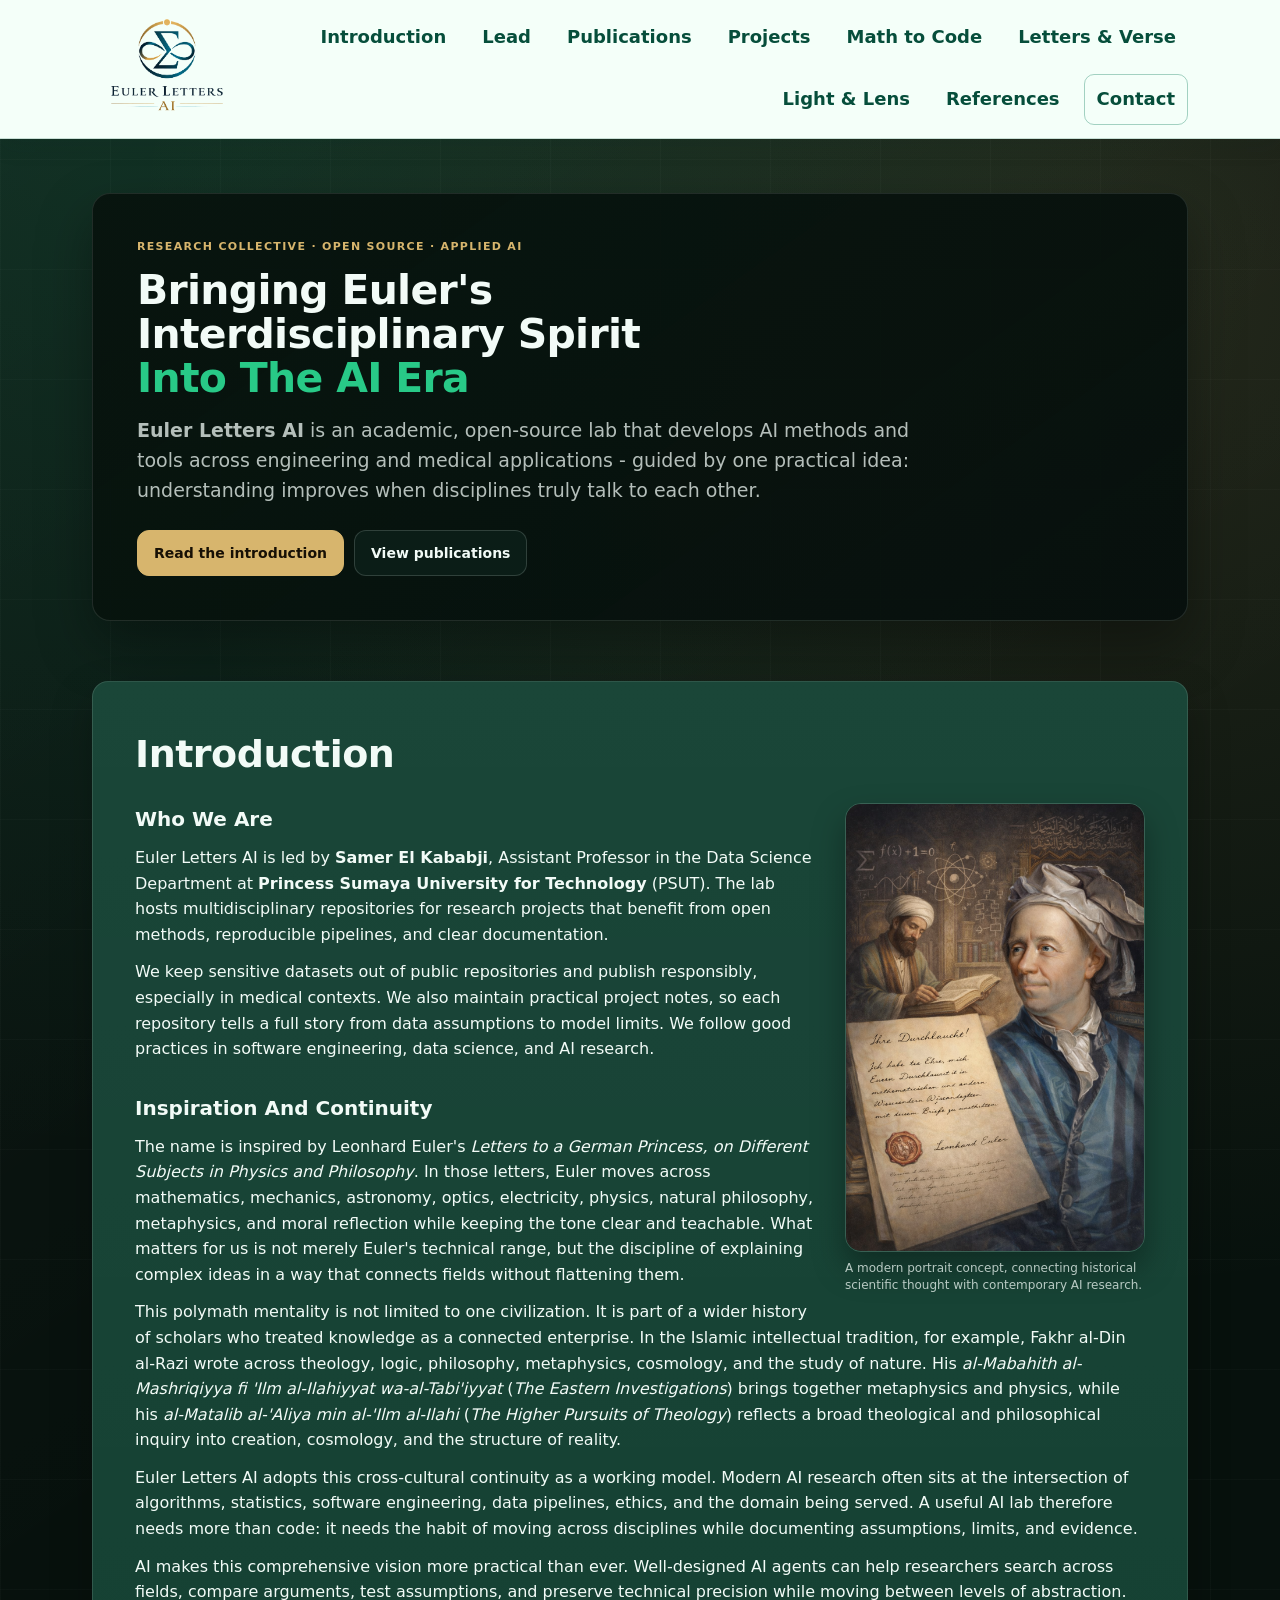
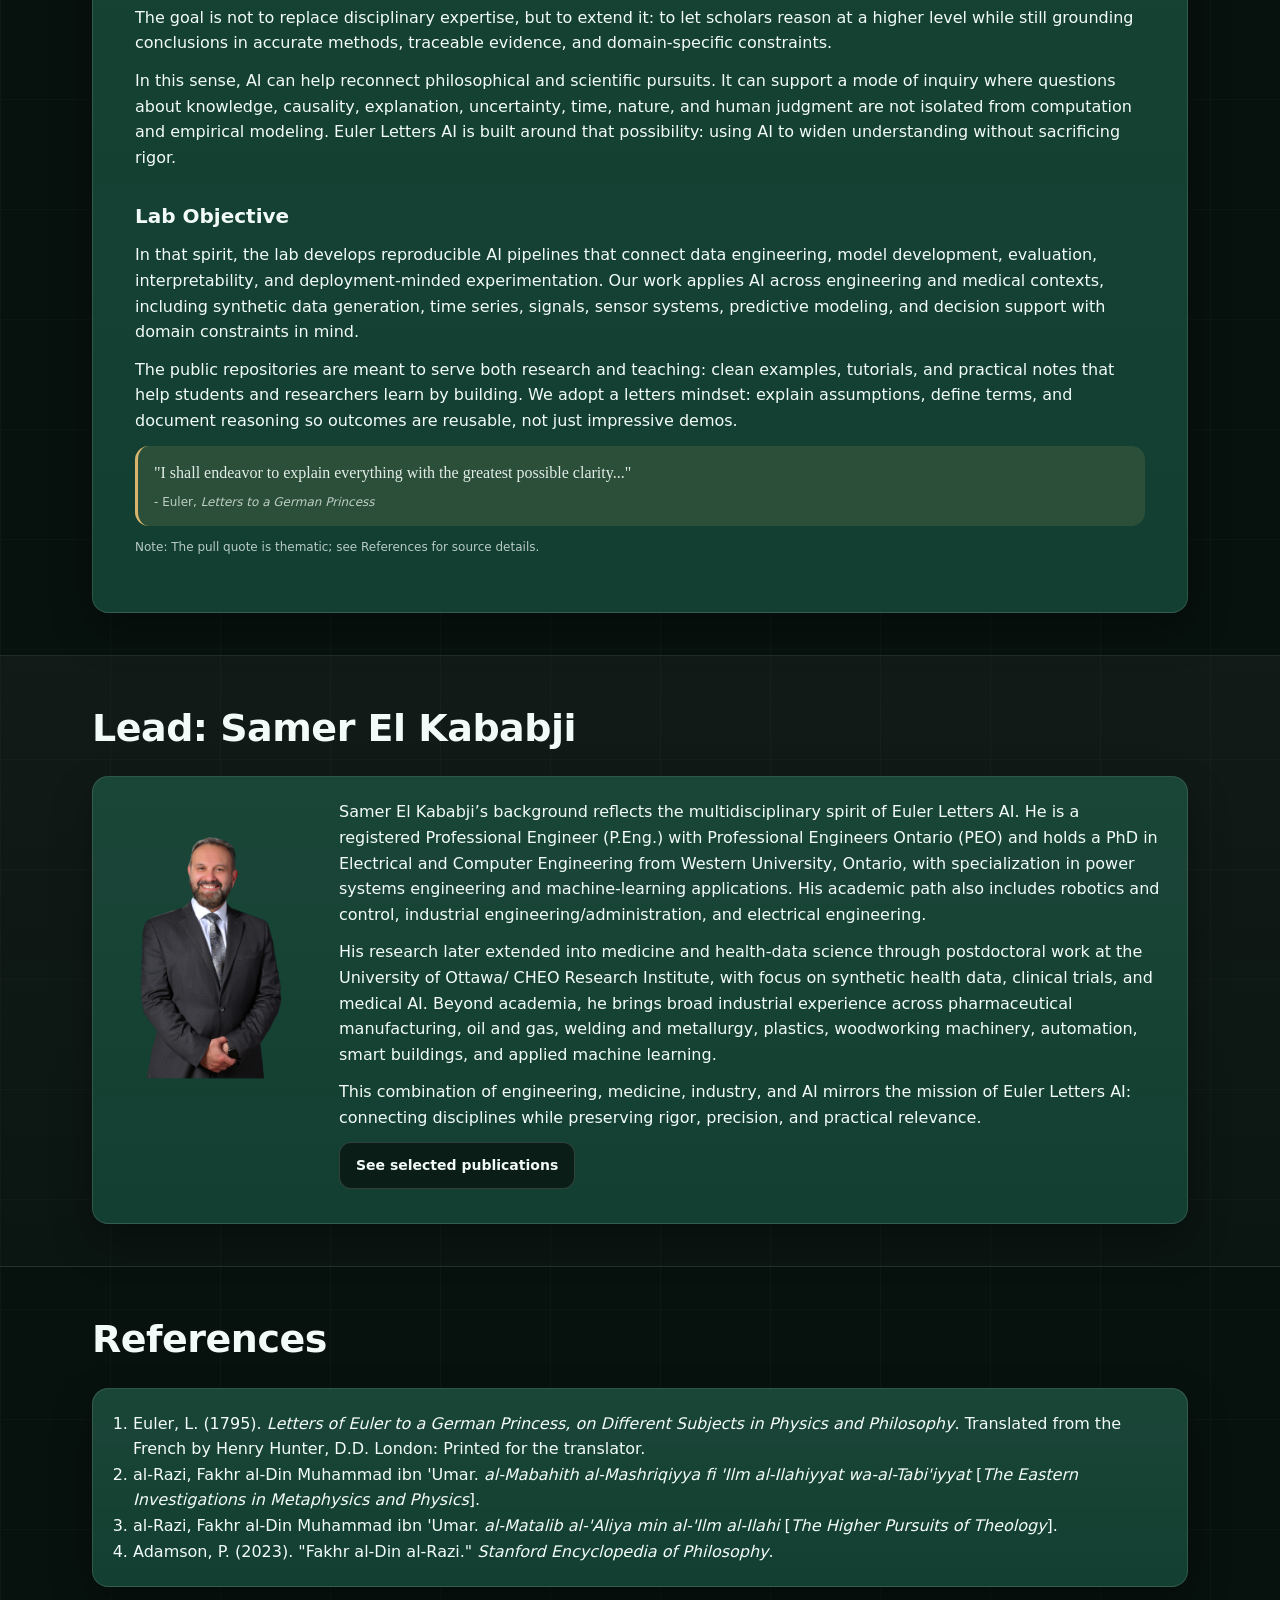
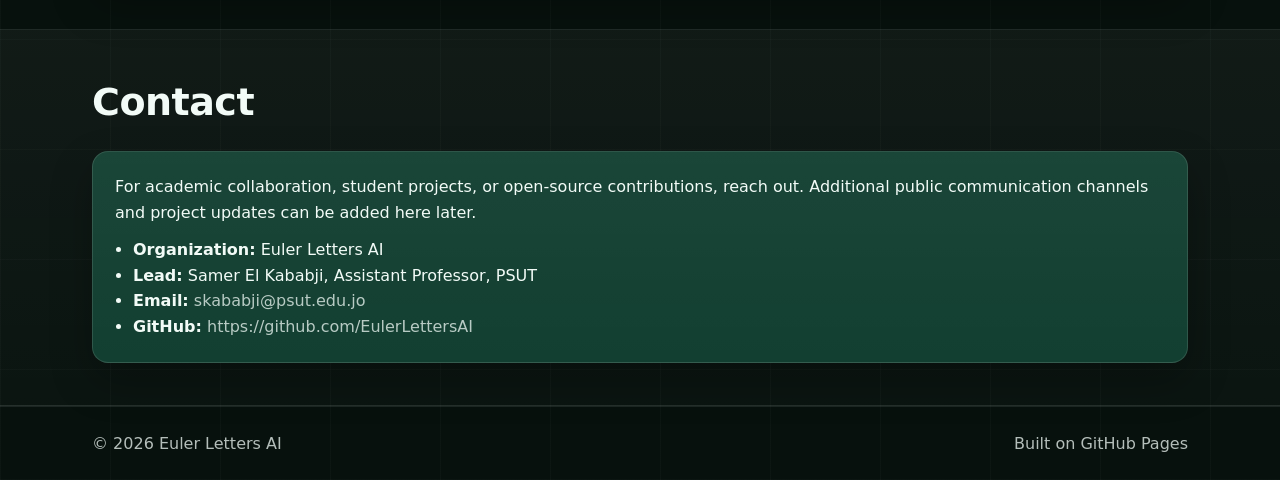
==== commit 8dec92fc: "Refactor text styles for consistency and add new project card styles" ====
--- a/index.html
+++ b/index.html
@@ -39,10 +39,10 @@
         <section class="hero">
             <div class="container">
                 <div class="hero-shell">
-                    <p class="eyebrow">Research collective · Open source · Applied AI</p>
+                    <p class="eyebrow">Research Collective · Open Source · Applied AI</p>
                     <h1>
-                        Bringing Euler's interdisciplinary spirit
-                        <span class="accent">into the AI era</span>
+                        Bringing Euler's Interdisciplinary Spirit
+                        <span class="accent">Into The AI Era</span>
                     </h1>
                     <p class="lead">
                         <strong>Euler Letters AI</strong> is an academic, open-source lab that develops AI methods and
@@ -72,7 +72,7 @@
                             </figcaption>
                         </figure>
 
-                        <h3>Who we are</h3>
+                        <h3>Who We Are</h3>
                         <p>
                             Euler Letters AI is led by <strong>Samer El Kababji</strong>, Assistant Professor in the
                             Data Science Department at <strong>Princess Sumaya University for Technology</strong>
@@ -90,7 +90,7 @@
                             and AI research.
                         </p>
 
-                        <h3>Inspiration and continuity</h3>
+                        <h3>Inspiration And Continuity</h3>
                         <p>
                             The name is inspired by Leonhard Euler's <em>Letters to a German Princess, on Different
                                 Subjects in
@@ -146,7 +146,7 @@
                             AI to widen understanding without sacrificing rigor.
                         </p>
 
-                        <h3>Lab objective</h3>
+                        <h3>Lab Objective</h3>
                         <p>
                             In that spirit, the lab develops reproducible AI pipelines that connect data engineering,
                             model development, evaluation, interpretability, and deployment-minded experimentation.
--- a/styles.css
+++ b/styles.css
@@ -281,6 +281,124 @@
   padding: 22px;
 }
 
+.projects-card {
+  padding: 0 clamp(22px, 3vw, 32px);
+}
+
+.project-list {
+  display: flow-root;
+}
+
+.project-entry {
+  display: flow-root;
+  padding: clamp(26px, 3.5vw, 38px) 0;
+}
+
+.project-entry + .project-entry {
+  border-top: 1px solid var(--line-soft);
+}
+
+.project-link-card {
+  position: relative;
+  float: left;
+  width: min(210px, 42%);
+  min-height: 116px;
+  margin: 0 24px 12px 0;
+  padding: 18px 46px 18px 20px;
+  overflow: hidden;
+  color: var(--ink);
+  text-decoration: none;
+  background:
+    radial-gradient(circle at 10% 10%, rgba(40, 201, 135, 0.22), transparent 48%),
+    linear-gradient(145deg, rgba(8, 35, 27, 0.98), rgba(5, 22, 17, 0.98));
+  border: 1px solid rgba(40, 201, 135, 0.45);
+  border-radius: 12px;
+  box-shadow: 0 12px 26px rgba(0, 0, 0, 0.26);
+  transition: transform 0.2s ease, border-color 0.2s ease, box-shadow 0.2s ease;
+}
+
+.project-link-card::after {
+  content: "";
+  position: absolute;
+  right: -28px;
+  bottom: -38px;
+  width: 104px;
+  height: 104px;
+  border: 1px solid rgba(215, 181, 109, 0.22);
+  border-radius: 50%;
+}
+
+.project-link-card:hover {
+  transform: translateY(-3px);
+  border-color: var(--emerald-bright);
+  box-shadow: 0 16px 32px rgba(0, 0, 0, 0.32), 0 0 0 1px rgba(40, 201, 135, 0.12);
+}
+
+.project-link-card:focus-visible {
+  outline: 3px solid var(--gold);
+  outline-offset: 4px;
+}
+
+.project-link-kicker,
+.project-link-name {
+  position: relative;
+  z-index: 1;
+  display: block;
+}
+
+.project-link-kicker {
+  margin-bottom: 8px;
+  color: var(--gold);
+  font-size: 10px;
+  font-weight: 800;
+  letter-spacing: 0.12em;
+  text-transform: uppercase;
+}
+
+.project-link-name {
+  color: var(--emerald-bright);
+  font-size: clamp(21px, 2.5vw, 27px);
+  font-weight: 800;
+  letter-spacing: -0.02em;
+  line-height: 1.1;
+}
+
+.project-link-arrow {
+  position: absolute;
+  z-index: 1;
+  top: 17px;
+  right: 18px;
+  color: var(--muted-strong);
+  font-size: 20px;
+  line-height: 1;
+  transition: color 0.2s ease, transform 0.2s ease;
+}
+
+.project-link-card:hover .project-link-arrow {
+  color: var(--gold);
+  transform: translate(2px, -2px);
+}
+
+.project-description {
+  margin: 0;
+  color: var(--muted-strong);
+  line-height: 1.75;
+}
+
+.capstone-section {
+  padding-top: 0;
+}
+
+.projects-section-divider {
+  height: 1px;
+  margin-bottom: 42px;
+  background: linear-gradient(90deg, transparent, rgba(40, 201, 135, 0.65), rgba(215, 181, 109, 0.52), transparent);
+}
+
+.capstone-section h2 {
+  margin-bottom: 0;
+}
+
 .intro-card {
   max-width: var(--max);
   margin: 0 auto;
@@ -482,3 +600,23 @@
     height: auto;
   }
 }
+
+@media (max-width: 560px) {
+  .project-link-card {
+    float: none;
+    width: 100%;
+    min-height: 104px;
+    margin: 0 0 18px;
+  }
+}
+
+@media (prefers-reduced-motion: reduce) {
+  .project-link-card,
+  .project-link-arrow {
+    transition: none;
+  }
+
+  .project-link-card:hover {
+    transform: none;
+  }
+}
